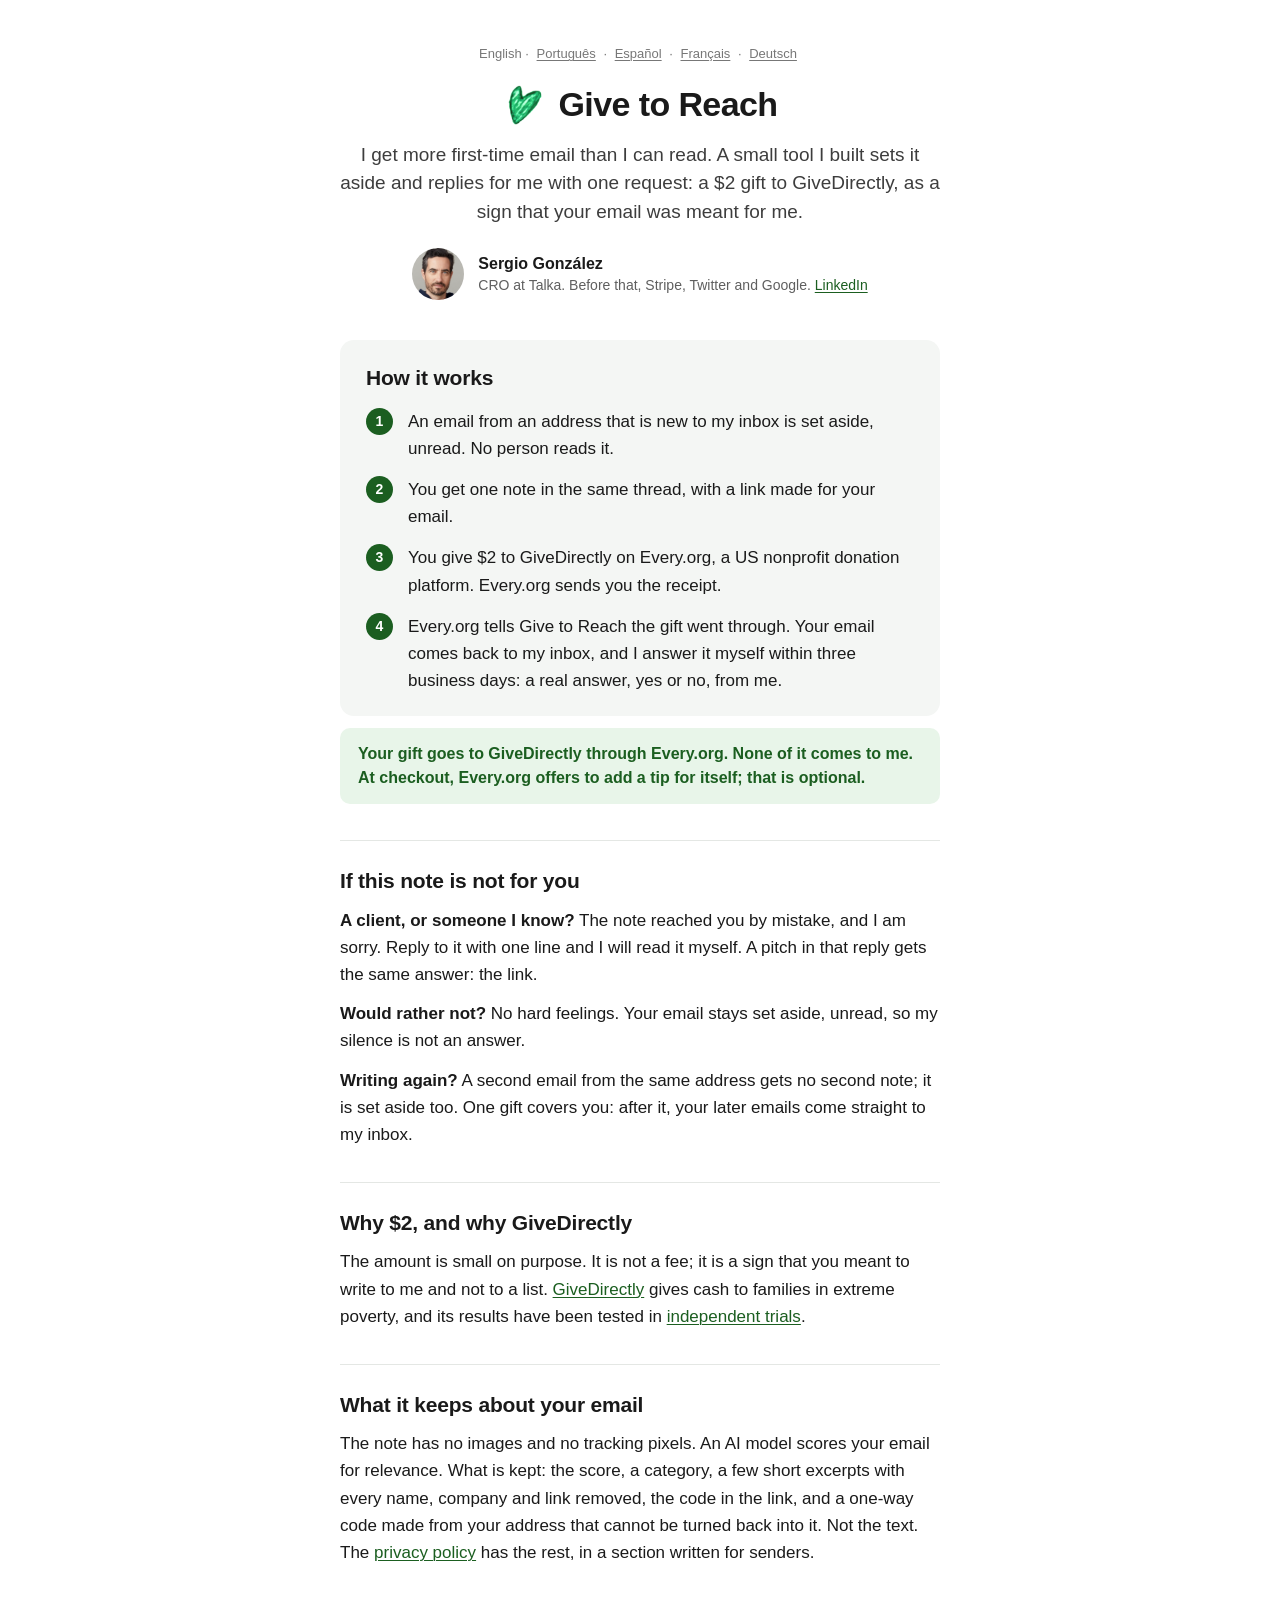
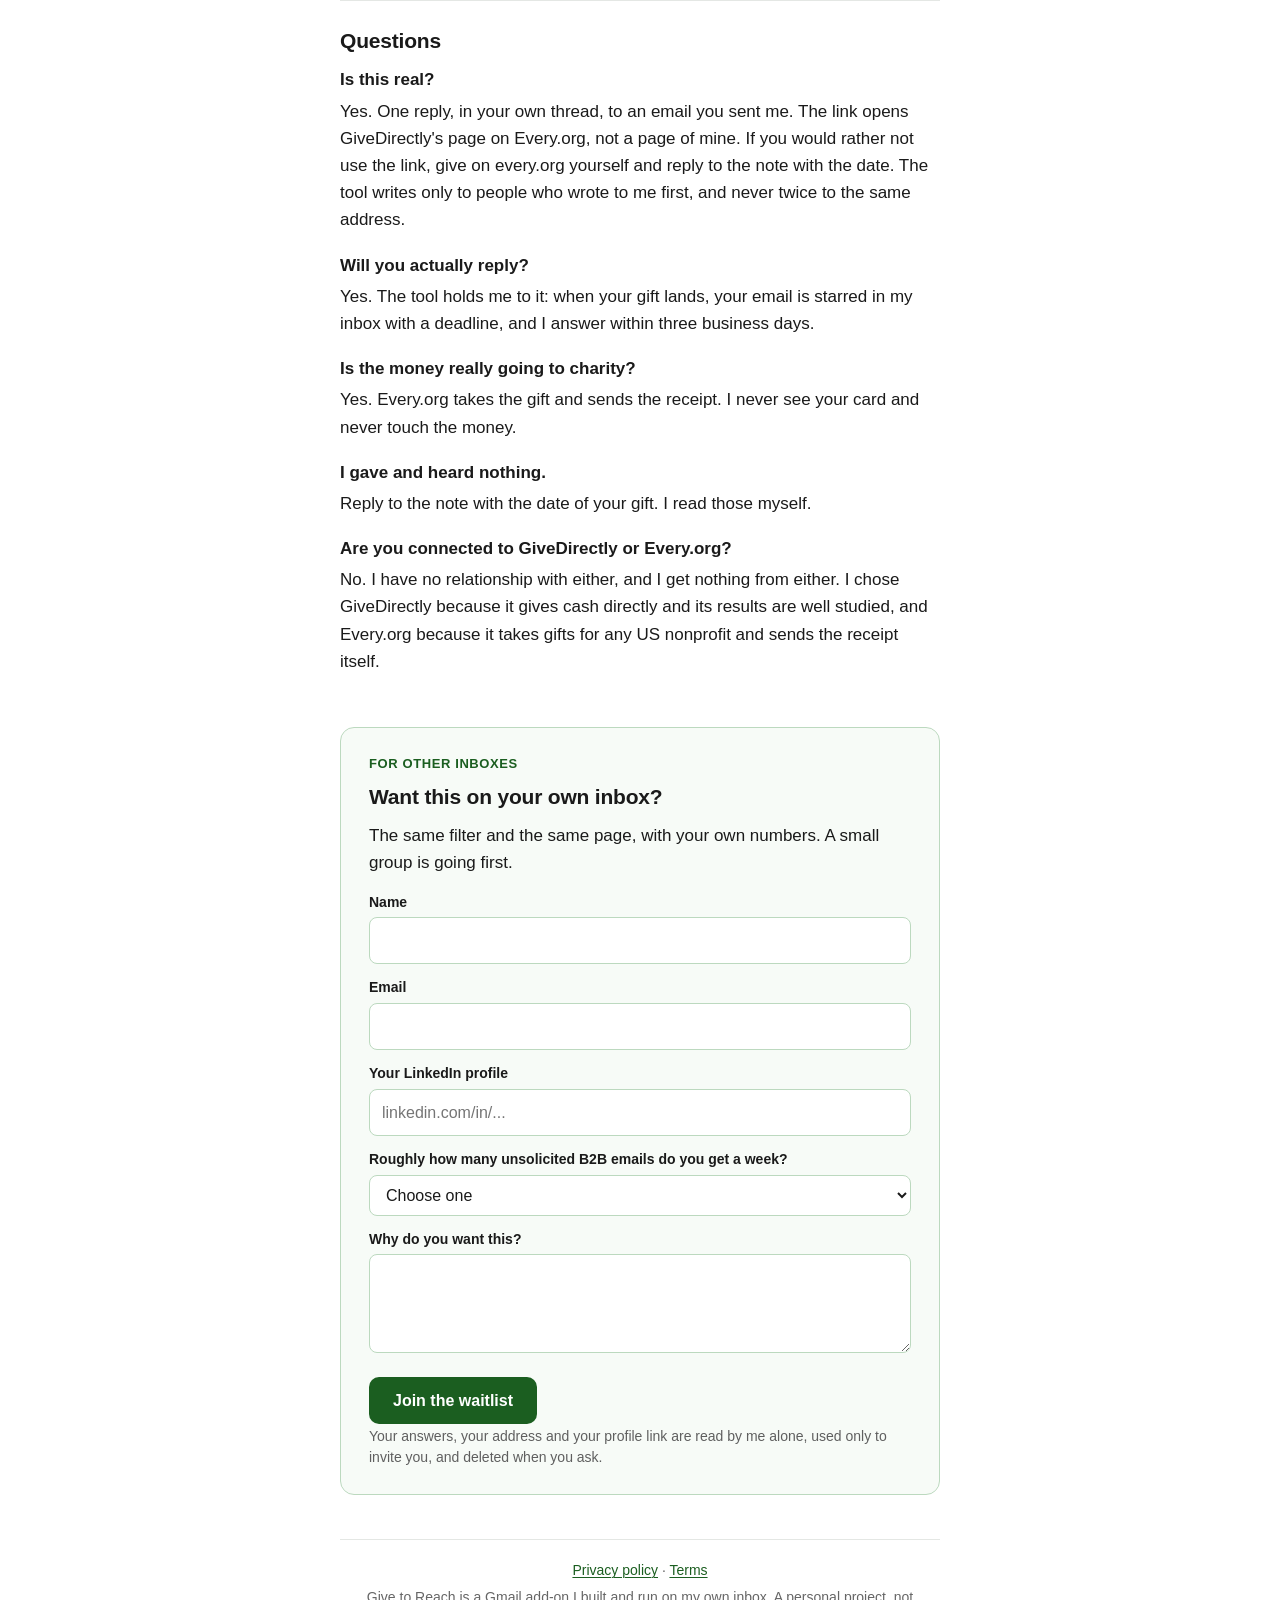
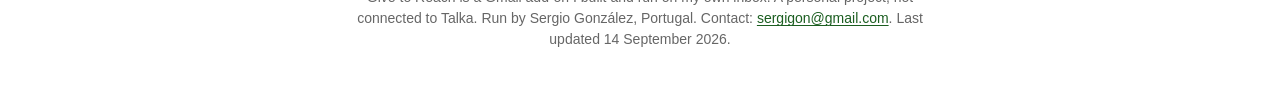
==== index.html @ 12454359 "Homepage: the waitlist asks for the LinkedIn profile link, required (decision 90); the promise under" ====
<!DOCTYPE html>
<html lang="en">
<head>
<meta charset="UTF-8">
<meta name="viewport" content="width=device-width, initial-scale=1.0">
<title>Give to Reach</title>
<meta name="description" content="A $2 gift to GiveDirectly, as a sign that your email was meant for me. How Give to Reach works, and what it keeps about your email.">
<link rel="icon" href="logo/give-to-reach-logo-32.png">
<style>
  * { margin: 0; padding: 0; box-sizing: border-box; }
  html { -webkit-text-size-adjust: 100%; }
  body { font-family: -apple-system, BlinkMacSystemFont, 'Segoe UI', Helvetica, Arial, sans-serif; font-size: 17px; line-height: 1.6; color: #1a1a1a; background: #fff; padding: 44px 20px 56px; }
  img { display: block; max-width: 100%; }
  a { color: #1b5e20; text-decoration: underline; text-decoration-thickness: 1px; text-underline-offset: 2px; }
  a:hover { color: #164a1a; }
  a:focus-visible { outline: 3px solid #2e7d32; outline-offset: 3px; }
  strong { font-weight: 600; }
  .container { max-width: 600px; margin: 0 auto; }
  .lang { text-align: center; font-size: 13px; color: #777; margin-bottom: 18px; }
  .lang a { color: #777; margin: 0 4px; }
  .brand { display: flex; align-items: center; justify-content: center; gap: 12px; margin-bottom: 14px; }
  .brand img { width: 44px; height: 44px; }
  h1 { font-size: 34px; font-weight: 700; letter-spacing: -0.6px; line-height: 1.1; }
  .intro { font-size: 19px; line-height: 1.5; color: #3d3d3d; text-align: center; margin: 0 0 22px; }
  .profile { display: flex; align-items: center; justify-content: center; gap: 14px; margin: 0 0 40px; }
  .profile img { width: 52px; height: 52px; border-radius: 50%; object-fit: cover; flex: none; }
  .profile h3 { font-size: 16px; font-weight: 600; line-height: 1.3; }
  .profile p { font-size: 14px; line-height: 1.45; color: #5f5f5f; }
  .card { border-top: 1px solid #e4e7e4; padding-top: 26px; margin-bottom: 34px; }
  .card h2 { font-size: 21px; font-weight: 600; letter-spacing: -0.2px; line-height: 1.3; margin-bottom: 12px; }
  .card p, .card li { margin-bottom: 12px; }
  .card p:last-child, .card li:last-child { margin-bottom: 0; }
  .card ol { padding-left: 22px; }
  .card.how { border-top: 0; background: #f4f6f4; border-radius: 14px; padding: 24px 26px 22px; margin-bottom: 12px; }
  .how h2 { margin-bottom: 16px; }
  .how ol { list-style: none; padding-left: 0; counter-reset: step; }
  .how li { position: relative; padding-left: 42px; margin-bottom: 14px; counter-increment: step; }
  .how li::before { content: counter(step); position: absolute; left: 0; top: 0; width: 27px; height: 27px; border-radius: 50%; background: #1b5e20; color: #fff; font-size: 14px; font-weight: 700; line-height: 27px; text-align: center; }
  .banner { background: #e8f5e9; color: #1b5e20; border-radius: 10px; padding: 14px 18px; margin-bottom: 36px; font-size: 16px; font-weight: 600; line-height: 1.5; }
  .faq dt { font-weight: 600; margin-top: 18px; }
  .faq dt:first-of-type { margin-top: 0; }
  .faq dd { margin-top: 4px; }
  .card.waitlist { border: 1px solid #bcd9bf; border-radius: 14px; background: #f7fbf7; padding: 26px 28px; margin-top: 52px; margin-bottom: 0; }
  .card .eyebrow { font-size: 13px; font-weight: 600; text-transform: uppercase; letter-spacing: 0.6px; color: #1b5e20; margin-bottom: 8px; }
  .button { display: inline-block; background: #1b5e20; color: #fff; text-decoration: none; font-size: 16px; font-weight: 600; line-height: 1.2; padding: 14px 24px; border-radius: 10px; margin: 6px 0 2px; }
  .button:hover { background: #164a1a; color: #fff; }
  .small { font-size: 14px; line-height: 1.5; color: #5f5f5f; }
  form.wl { margin-top: 14px; }
  form.wl label { display: block; font-size: 14px; font-weight: 600; color: #1a1a1a; margin: 12px 0 4px; }
  form.wl input, form.wl select, form.wl textarea { width: 100%; font: inherit; font-size: 16px; color: #1a1a1a; background: #fff; border: 1px solid #bcd9bf; border-radius: 8px; padding: 10px 12px; }
  form.wl textarea { min-height: 84px; resize: vertical; }
  form.wl input:focus, form.wl select:focus, form.wl textarea:focus { outline: 2px solid #1b5e20; outline-offset: 1px; border-color: #1b5e20; }
  form.wl .hp { position: absolute; left: -10000px; top: auto; width: 1px; height: 1px; overflow: hidden; }
  form.wl button.button { border: 0; cursor: pointer; font-family: inherit; margin-top: 16px; }
  form.wl + .small { margin-top: 12px; }
  footer { margin-top: 44px; padding-top: 20px; border-top: 1px solid #e4e7e4; text-align: center; font-size: 14px; line-height: 1.5; color: #666; }
  footer p { margin-bottom: 6px; }
  @media (max-width: 480px) {
    body { font-size: 16px; padding: 28px 18px 48px; }
    h1 { font-size: 28px; }
    .brand img { width: 38px; height: 38px; }
    .intro { font-size: 17px; text-align: left; margin-bottom: 20px; }
    .profile { justify-content: flex-start; margin-bottom: 32px; }
    .card { padding-top: 22px; margin-bottom: 28px; }
    .card h2 { font-size: 19px; }
    .card.how { padding: 20px 18px 18px; border-radius: 12px; }
    .how li { padding-left: 38px; }
    .how li::before { width: 26px; height: 26px; line-height: 26px; font-size: 13px; }
    .banner { padding: 12px 16px; font-size: 15px; margin-bottom: 30px; }
    .card.waitlist { padding: 22px 18px; margin-top: 40px; }
    .button { display: block; text-align: center; }
    form.wl button.button { width: 100%; }
  }
</style>
</head>
<body>
<div class="container">
  <p class="lang"><span>English</span> · <a href="pt/">Português</a> · <a href="es/">Español</a> · <a href="fr/">Français</a> · <a href="de/">Deutsch</a></p>
  <div class="brand"><img src="logo/give-to-reach-logo-128.png" alt=""><h1>Give to Reach</h1></div>
  <p class="intro">I get more first-time email than I can read. A small tool I built sets it aside and replies for me with one request: a $2 gift to GiveDirectly, as a sign that your email was meant for me.</p>
  <div class="profile">
    <img src="sergio-320.jpg" alt="Sergio González">
    <div>
      <h3>Sergio González</h3>
      <p>CRO at Talka. Before that, Stripe, Twitter and Google. <a href="https://www.linkedin.com/in/sgonzalezalonso/" target="_blank" rel="noopener">LinkedIn</a></p>
    </div>
  </div>

  <div class="card how">
    <h2>How it works</h2>
    <ol>
      <li>An email from an address that is new to my inbox is set aside, unread. No person reads it.</li>
      <li>You get one note in the same thread, with a link made for your email.</li>
      <li>You give $2 to GiveDirectly on Every.org, a US nonprofit donation platform. Every.org sends you the receipt.</li>
      <li>Every.org tells Give to Reach the gift went through. Your email comes back to my inbox, and I answer it myself within three business days: a real answer, yes or no, from me.</li>
    </ol>
  </div>
  <div class="banner">Your gift goes to GiveDirectly through Every.org. None of it comes to me. At checkout, Every.org offers to add a tip for itself; that is optional.</div>

  <div class="card">
    <h2>If this note is not for you</h2>
    <p><strong>A client, or someone I know?</strong> The note reached you by mistake, and I am sorry. Reply to it with one line and I will read it myself. A pitch in that reply gets the same answer: the link.</p>
    <p><strong>Would rather not?</strong> No hard feelings. Your email stays set aside, unread, so my silence is not an answer.</p>
    <p><strong>Writing again?</strong> A second email from the same address gets no second note; it is set aside too. One gift covers you: after it, your later emails come straight to my inbox.</p>
  </div>

  <div class="card">
    <h2>Why $2, and why GiveDirectly</h2>
    <p>The amount is small on purpose. It is not a fee; it is a sign that you meant to write to me and not to a list. <a href="https://www.givedirectly.org/" target="_blank" rel="noopener">GiveDirectly</a> gives cash to families in extreme poverty, and its results have been tested in <a href="https://www.givedirectly.org/research-at-give-directly/" target="_blank" rel="noopener">independent trials</a>.</p>
  </div>

  <div class="card">
    <h2>What it keeps about your email</h2>
    <p>The note has no images and no tracking pixels. An AI model scores your email for relevance. What is kept: the score, a category, a few short excerpts with every name, company and link removed, the code in the link, and a one-way code made from your address that cannot be turned back into it. Not the text. The <a href="privacy/">privacy policy</a> has the rest, in a section written for senders.</p>
  </div>

  <div class="card faq">
    <h2>Questions</h2>
    <dl>
      <dt>Is this real?</dt>
      <dd>Yes. One reply, in your own thread, to an email you sent me. The link opens GiveDirectly's page on Every.org, not a page of mine. If you would rather not use the link, give on every.org yourself and reply to the note with the date. The tool writes only to people who wrote to me first, and never twice to the same address.</dd>
      <dt>Will you actually reply?</dt>
      <dd>Yes. The tool holds me to it: when your gift lands, your email is starred in my inbox with a deadline, and I answer within three business days.</dd>
      <dt>Is the money really going to charity?</dt>
      <dd>Yes. Every.org takes the gift and sends the receipt. I never see your card and never touch the money.</dd>
      <dt>I gave and heard nothing.</dt>
      <dd>Reply to the note with the date of your gift. I read those myself.</dd>
      <dt>Are you connected to GiveDirectly or Every.org?</dt>
      <dd>No. I have no relationship with either, and I get nothing from either. I chose GiveDirectly because it gives cash directly and its results are well studied, and Every.org because it takes gifts for any US nonprofit and sends the receipt itself.</dd>
    </dl>
  </div>

  <div class="card waitlist">
    <p class="eyebrow">For other inboxes</p>
    <h2>Want this on your own inbox?</h2>
    <p>The same filter and the same page, with your own numbers. A small group is going first.</p>
    <form class="wl" method="post" action="https://give-to-reach-relay.REPLACE-AFTER-DEPLOY.workers.dev/waitlist">
      <input type="hidden" name="lang" value="en">
      <input type="hidden" name="t" value="">
      <p class="hp" aria-hidden="true"><label>Website <input type="text" name="website" tabindex="-1" autocomplete="off"></label></p>
      <label for="wl-name">Name</label>
      <input id="wl-name" type="text" name="name" maxlength="120" autocomplete="name">
      <label for="wl-email">Email</label>
      <input id="wl-email" type="email" name="email" maxlength="200" required autocomplete="email">
      <label for="wl-linkedin">Your LinkedIn profile</label>
      <input id="wl-linkedin" type="text" name="linkedin" maxlength="200" required inputmode="url" autocomplete="off" placeholder="linkedin.com/in/..." pattern="\s*(https?://)?([a-z]{1,3}\.)?linkedin\.com/in/[^\s\/?#]+/?([?#].*)?\s*" title="linkedin.com/in/your-name">
      <label for="wl-volume">Roughly how many unsolicited B2B emails do you get a week?</label>
      <select id="wl-volume" name="volume" required>
        <option value="" selected disabled>Choose one</option>
        <option value="lt5">fewer than 5</option>
        <option value="5to20">5 to 20</option>
        <option value="20to50">20 to 50</option>
        <option value="gt50">more than 50</option>
      </select>
      <label for="wl-why">Why do you want this?</label>
      <textarea id="wl-why" name="why" maxlength="1000" rows="3" required></textarea>
      <button class="button" type="submit">Join the waitlist</button>
    </form>
    <script>document.querySelector('form.wl input[name="t"]').value = Date.now();</script>
    <p class="small">Your answers, your address and your profile link are read by me alone, used only to invite you, and deleted when you ask.</p>
  </div>

  <footer>
    <p><a href="privacy/">Privacy policy</a> &middot; <a href="terms/">Terms</a></p>
    <p>Give to Reach is a Gmail add-on I built and run on my own inbox. A personal project, not connected to Talka. Run by Sergio González, Portugal. Contact: <a href="mailto:sergigon@gmail.com">sergigon@gmail.com</a>. Last updated 14 September 2026.</p>
  </footer>
</div>
</body>
</html>
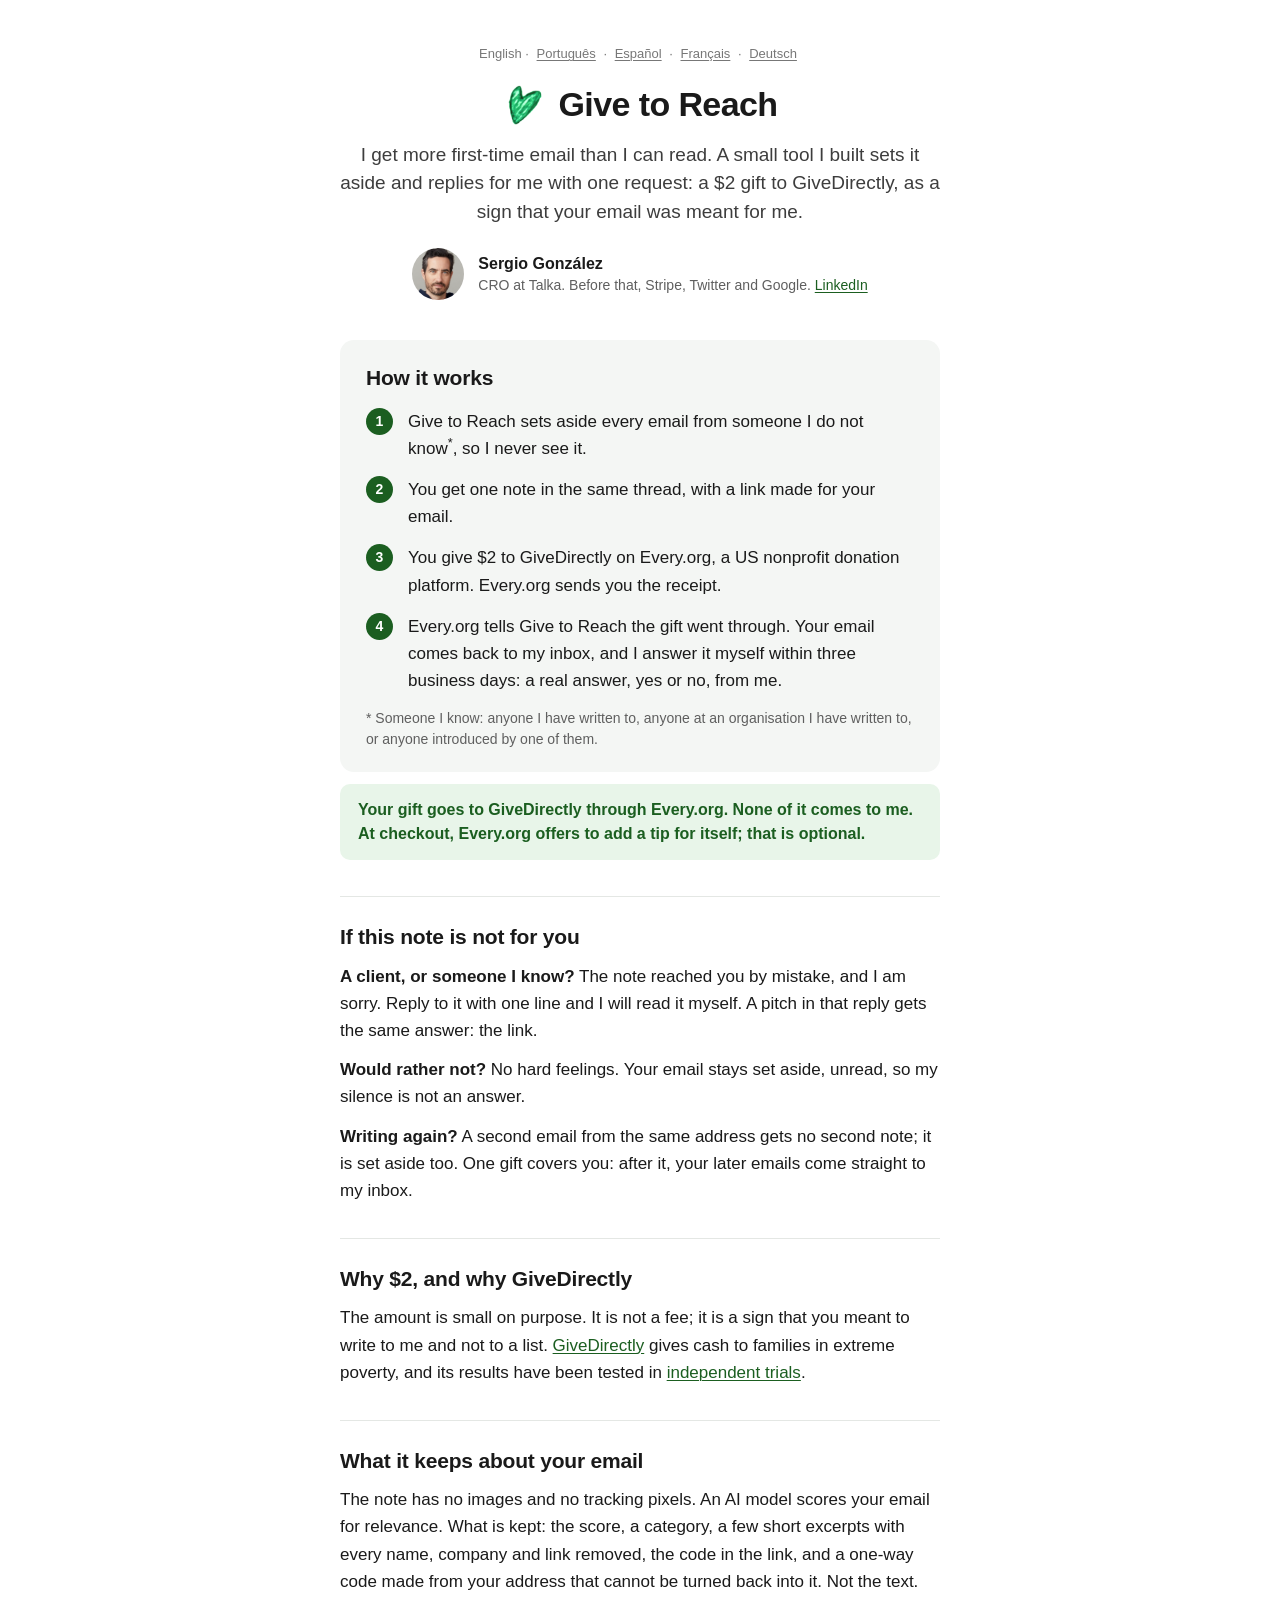
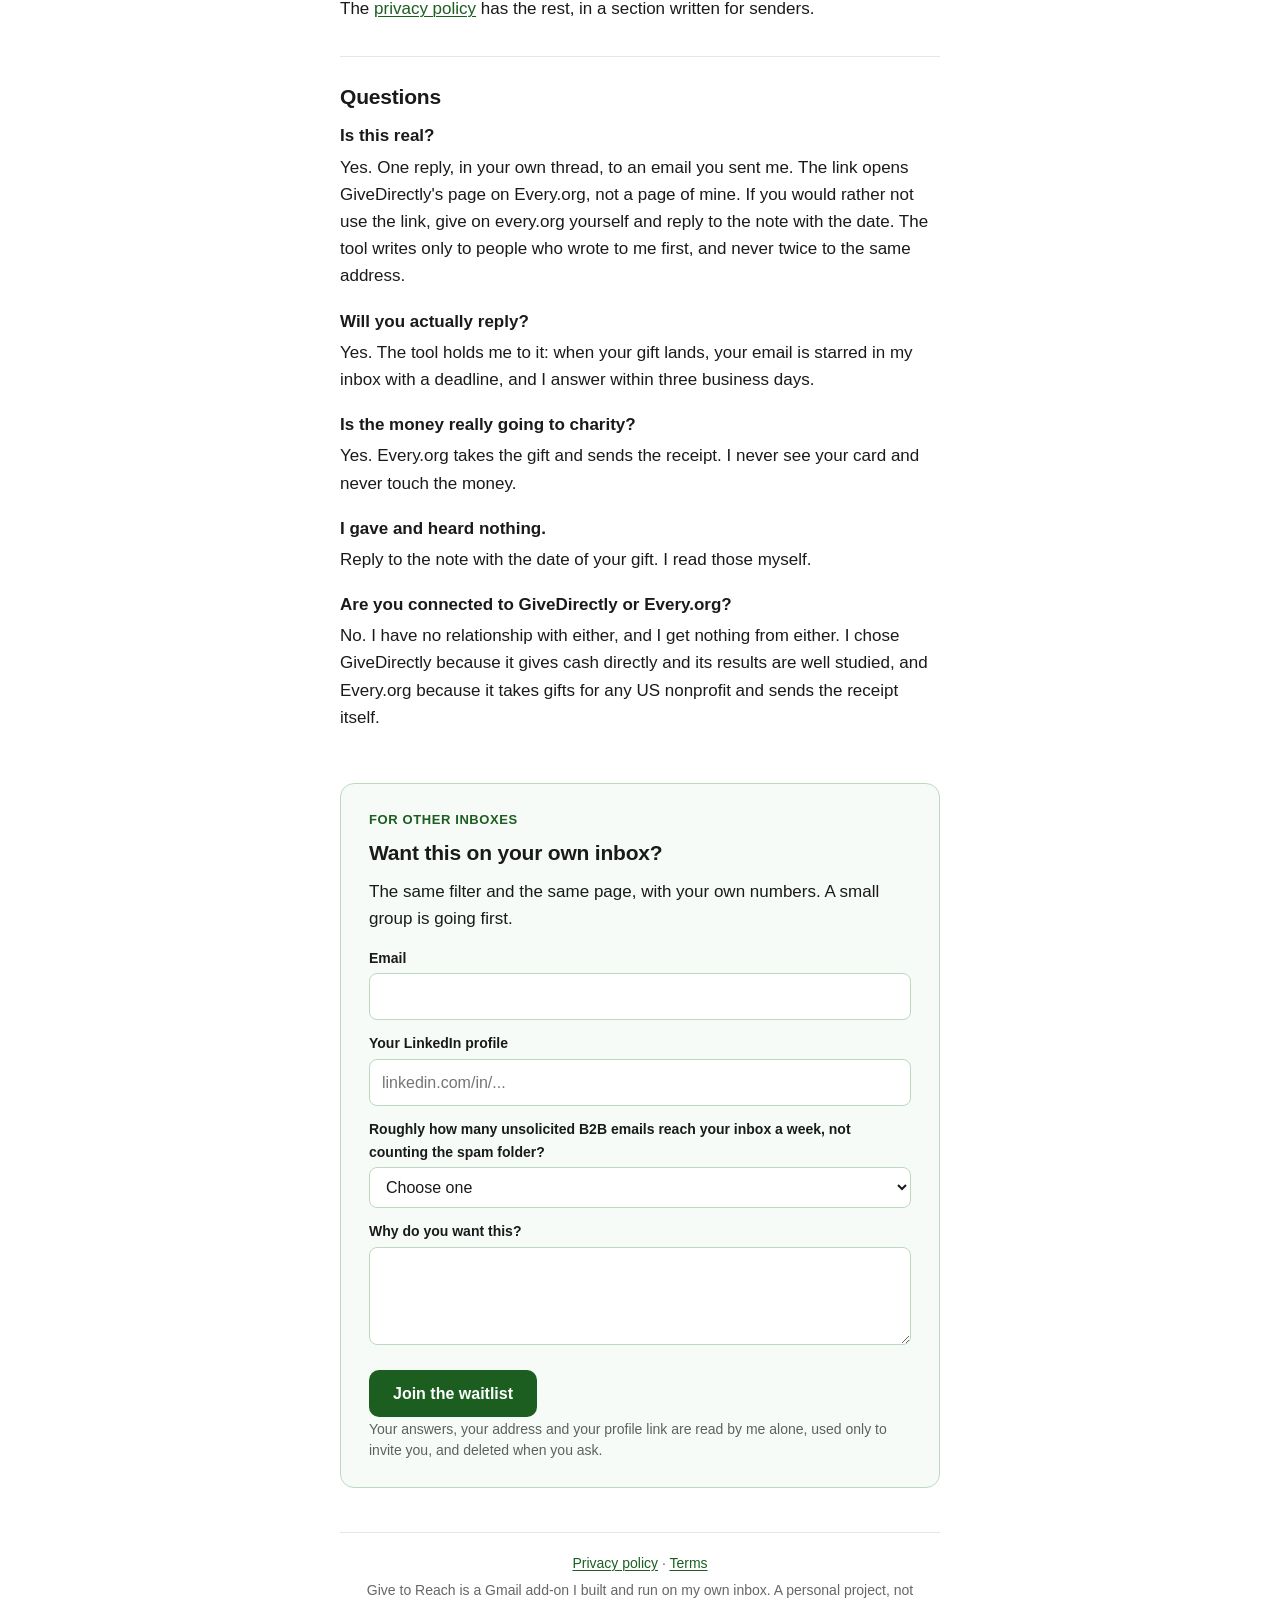
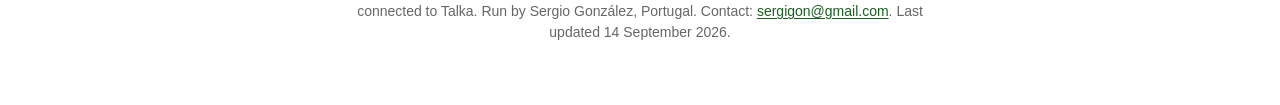
==== commit 7d803cc6: "Homepage: step one is what Give to Reach does with mail from people I do not know, with a footnote d" ====
--- a/index.html
+++ b/index.html
@@ -37,6 +37,8 @@
   .how li { position: relative; padding-left: 42px; margin-bottom: 14px; counter-increment: step; }
   .how li::before { content: counter(step); position: absolute; left: 0; top: 0; width: 27px; height: 27px; border-radius: 50%; background: #1b5e20; color: #fff; font-size: 14px; font-weight: 700; line-height: 27px; text-align: center; }
   .banner { background: #e8f5e9; color: #1b5e20; border-radius: 10px; padding: 14px 18px; margin-bottom: 36px; font-size: 16px; font-weight: 600; line-height: 1.5; }
+  .how .known { margin-top: 14px; }
+  sup { font-size: 0.75em; line-height: 0; }
   .faq dt { font-weight: 600; margin-top: 18px; }
   .faq dt:first-of-type { margin-top: 0; }
   .faq dd { margin-top: 4px; }
@@ -89,11 +91,12 @@
   <div class="card how">
     <h2>How it works</h2>
     <ol>
-      <li>An email from an address that is new to my inbox is set aside, unread. No person reads it.</li>
+      <li>Give to Reach sets aside every email from someone I do not know<sup>*</sup>, so I never see it.</li>
       <li>You get one note in the same thread, with a link made for your email.</li>
       <li>You give $2 to GiveDirectly on Every.org, a US nonprofit donation platform. Every.org sends you the receipt.</li>
       <li>Every.org tells Give to Reach the gift went through. Your email comes back to my inbox, and I answer it myself within three business days: a real answer, yes or no, from me.</li>
     </ol>
+    <p class="small known">* Someone I know: anyone I have written to, anyone at an organisation I have written to, or anyone introduced by one of them.</p>
   </div>
   <div class="banner">Your gift goes to GiveDirectly through Every.org. None of it comes to me. At checkout, Every.org offers to add a tip for itself; that is optional.</div>
 
@@ -138,13 +141,11 @@
       <input type="hidden" name="lang" value="en">
       <input type="hidden" name="t" value="">
       <p class="hp" aria-hidden="true"><label>Website <input type="text" name="website" tabindex="-1" autocomplete="off"></label></p>
-      <label for="wl-name">Name</label>
-      <input id="wl-name" type="text" name="name" maxlength="120" autocomplete="name">
       <label for="wl-email">Email</label>
       <input id="wl-email" type="email" name="email" maxlength="200" required autocomplete="email">
       <label for="wl-linkedin">Your LinkedIn profile</label>
       <input id="wl-linkedin" type="text" name="linkedin" maxlength="200" required inputmode="url" autocomplete="off" placeholder="linkedin.com/in/..." pattern="\s*(https?://)?([a-z]{1,3}\.)?linkedin\.com/in/[^\s\/?#]+/?([?#].*)?\s*" title="linkedin.com/in/your-name">
-      <label for="wl-volume">Roughly how many unsolicited B2B emails do you get a week?</label>
+      <label for="wl-volume">Roughly how many unsolicited B2B emails reach your inbox a week, not counting the spam folder?</label>
       <select id="wl-volume" name="volume" required>
         <option value="" selected disabled>Choose one</option>
         <option value="lt5">fewer than 5</option>
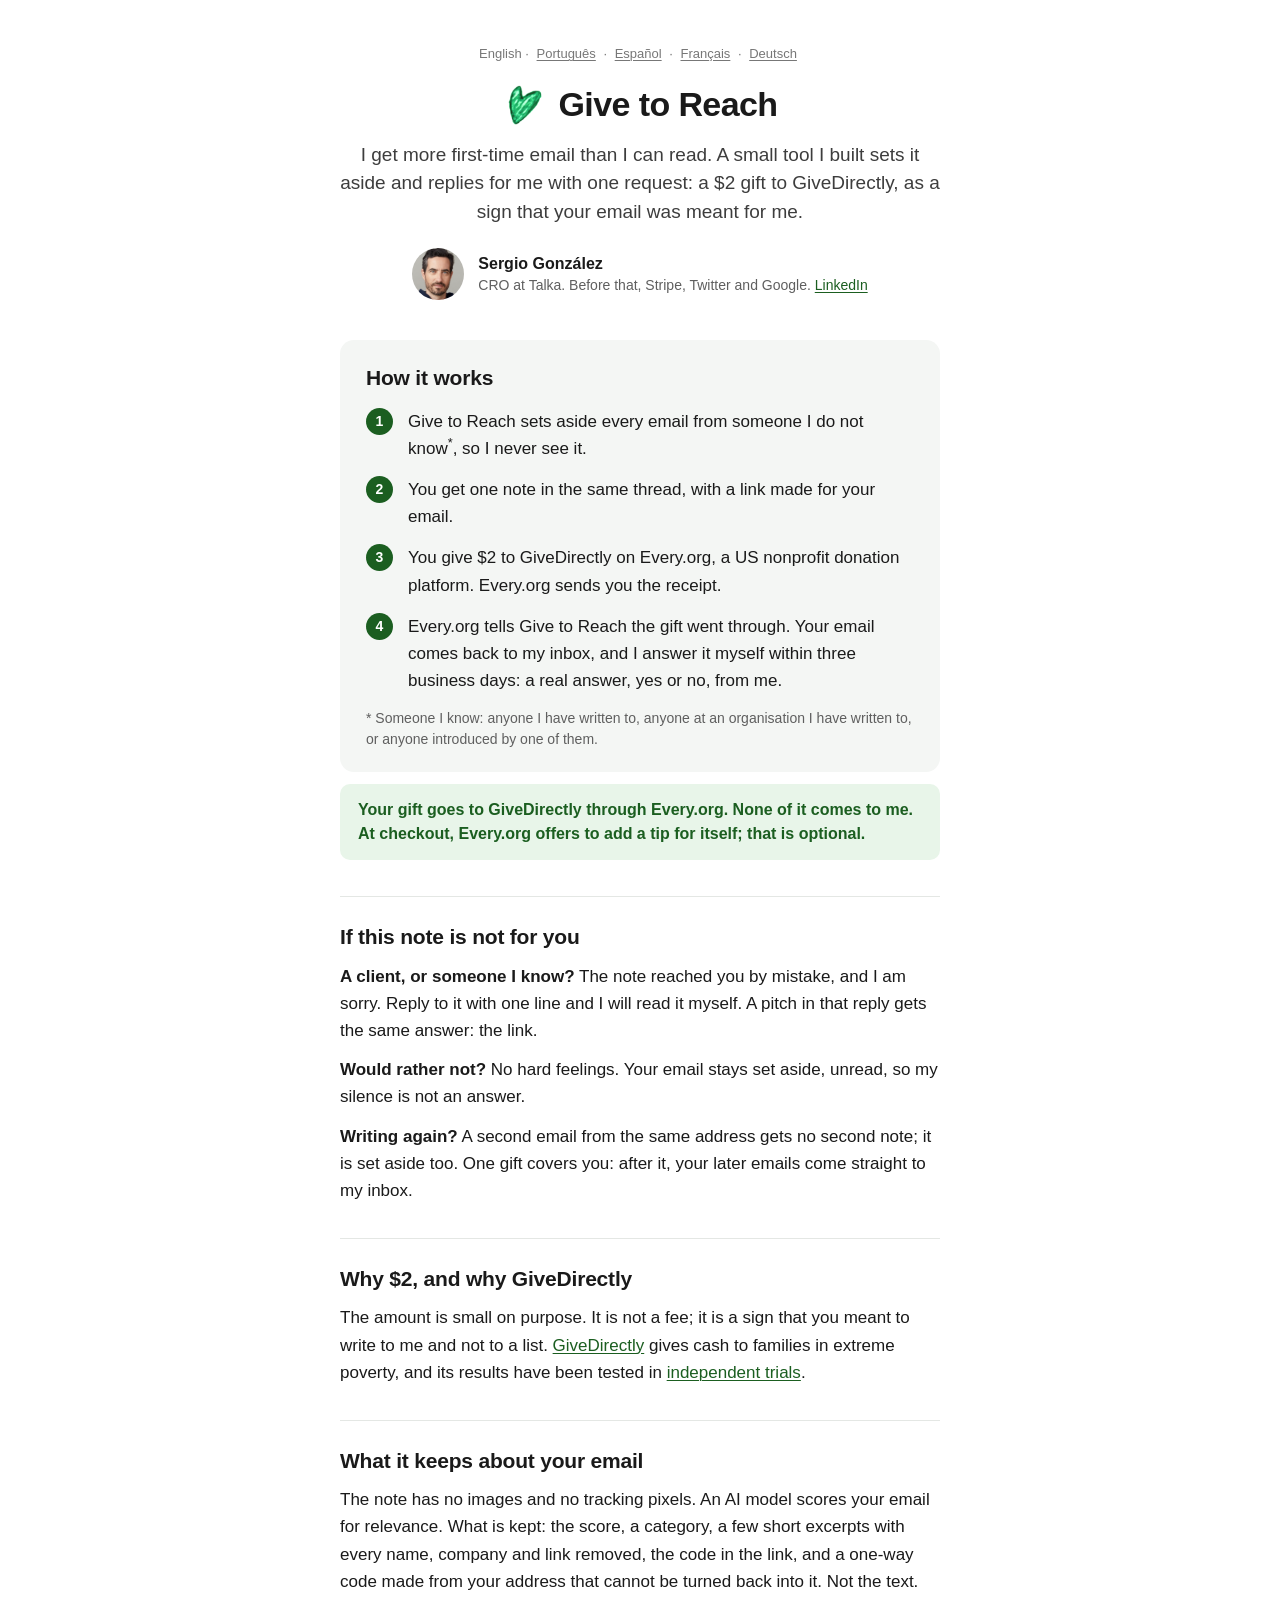
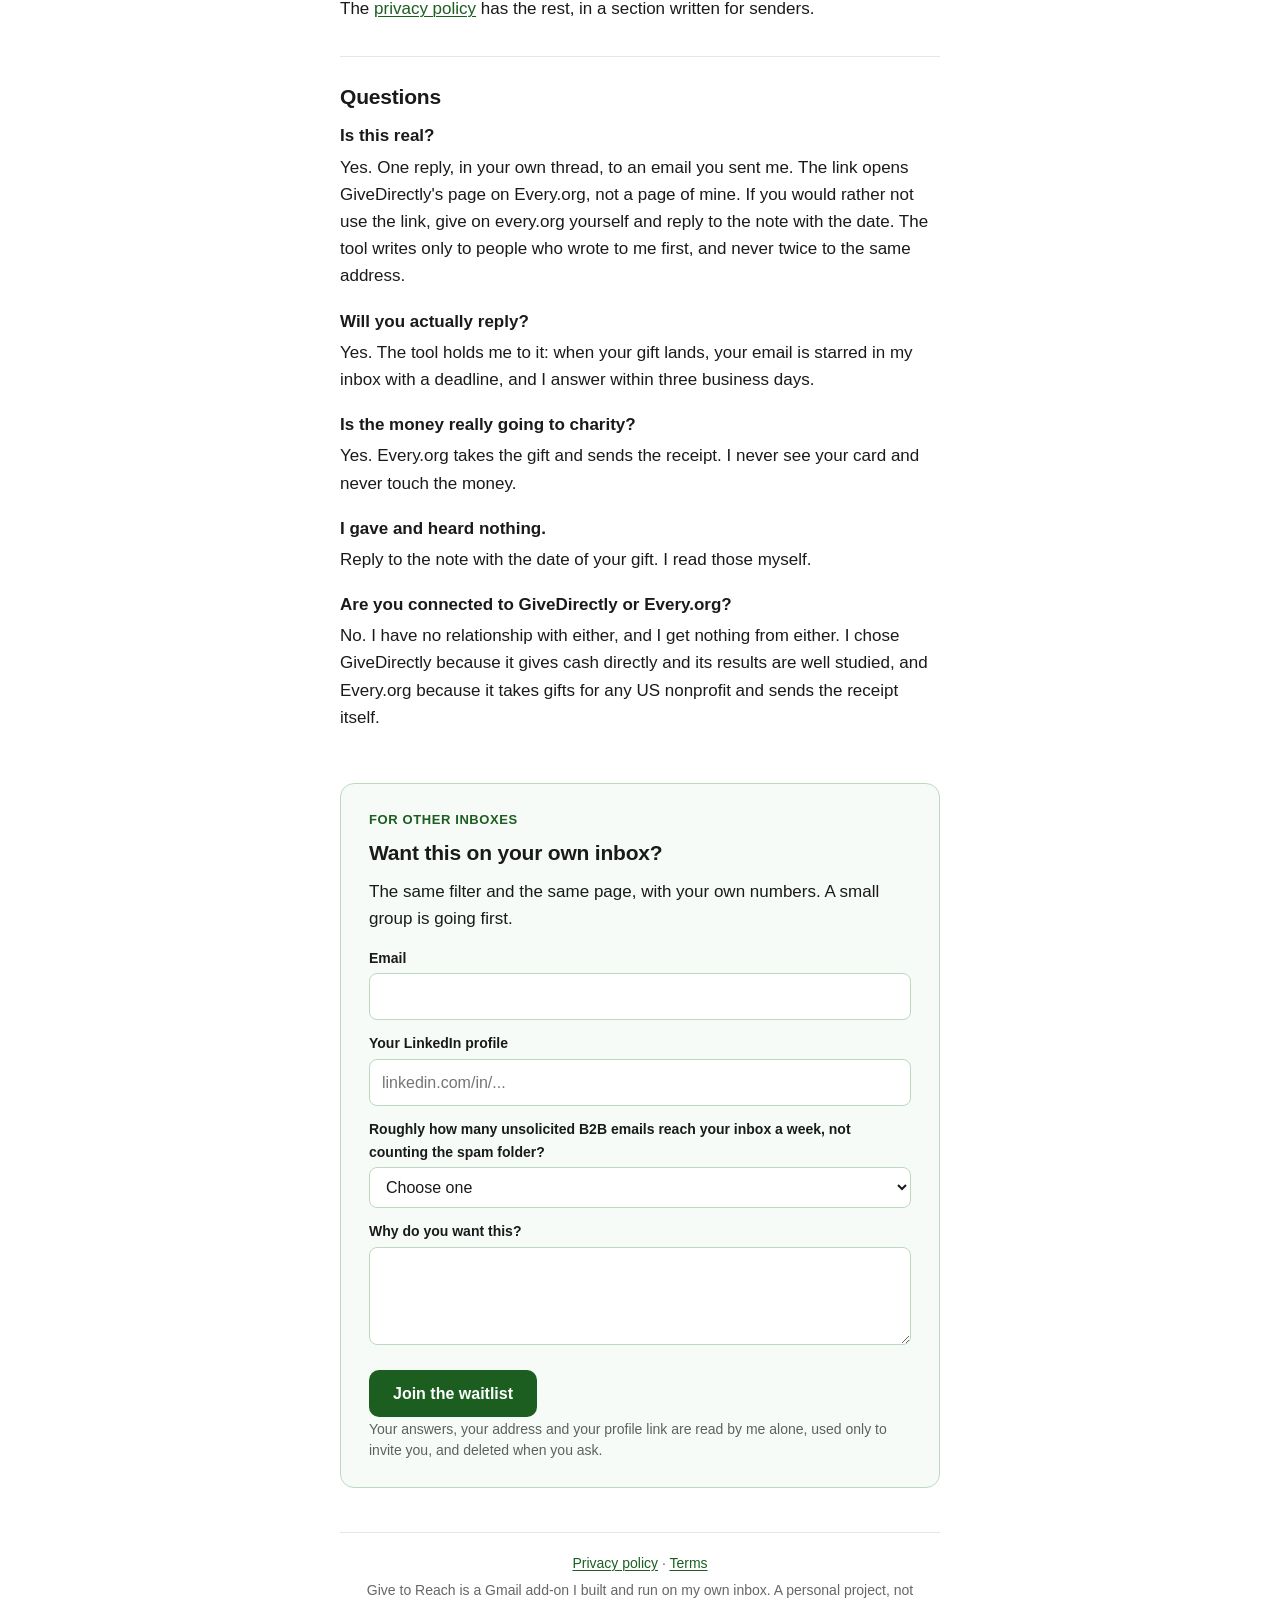
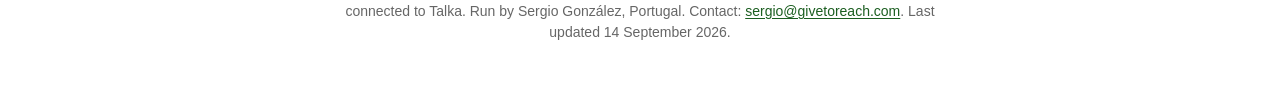
==== commit aa76a960: "The published contact address is sergio@givetoreach.com Eleven files: the homepage and its four tran" ====
--- a/index.html
+++ b/index.html
@@ -137,7 +137,7 @@
     <p class="eyebrow">For other inboxes</p>
     <h2>Want this on your own inbox?</h2>
     <p>The same filter and the same page, with your own numbers. A small group is going first.</p>
-    <form class="wl" method="post" action="https://give-to-reach-relay.REPLACE-AFTER-DEPLOY.workers.dev/waitlist">
+    <form class="wl" method="post" action="https://give-to-reach-relay.sergigon.workers.dev/waitlist">
       <input type="hidden" name="lang" value="en">
       <input type="hidden" name="t" value="">
       <p class="hp" aria-hidden="true"><label>Website <input type="text" name="website" tabindex="-1" autocomplete="off"></label></p>
@@ -163,7 +163,7 @@
 
   <footer>
     <p><a href="privacy/">Privacy policy</a> &middot; <a href="terms/">Terms</a></p>
-    <p>Give to Reach is a Gmail add-on I built and run on my own inbox. A personal project, not connected to Talka. Run by Sergio González, Portugal. Contact: <a href="mailto:sergigon@gmail.com">sergigon@gmail.com</a>. Last updated 14 September 2026.</p>
+    <p>Give to Reach is a Gmail add-on I built and run on my own inbox. A personal project, not connected to Talka. Run by Sergio González, Portugal. Contact: <a href="mailto:sergio@givetoreach.com">sergio@givetoreach.com</a>. Last updated 14 September 2026.</p>
   </footer>
 </div>
 </body>
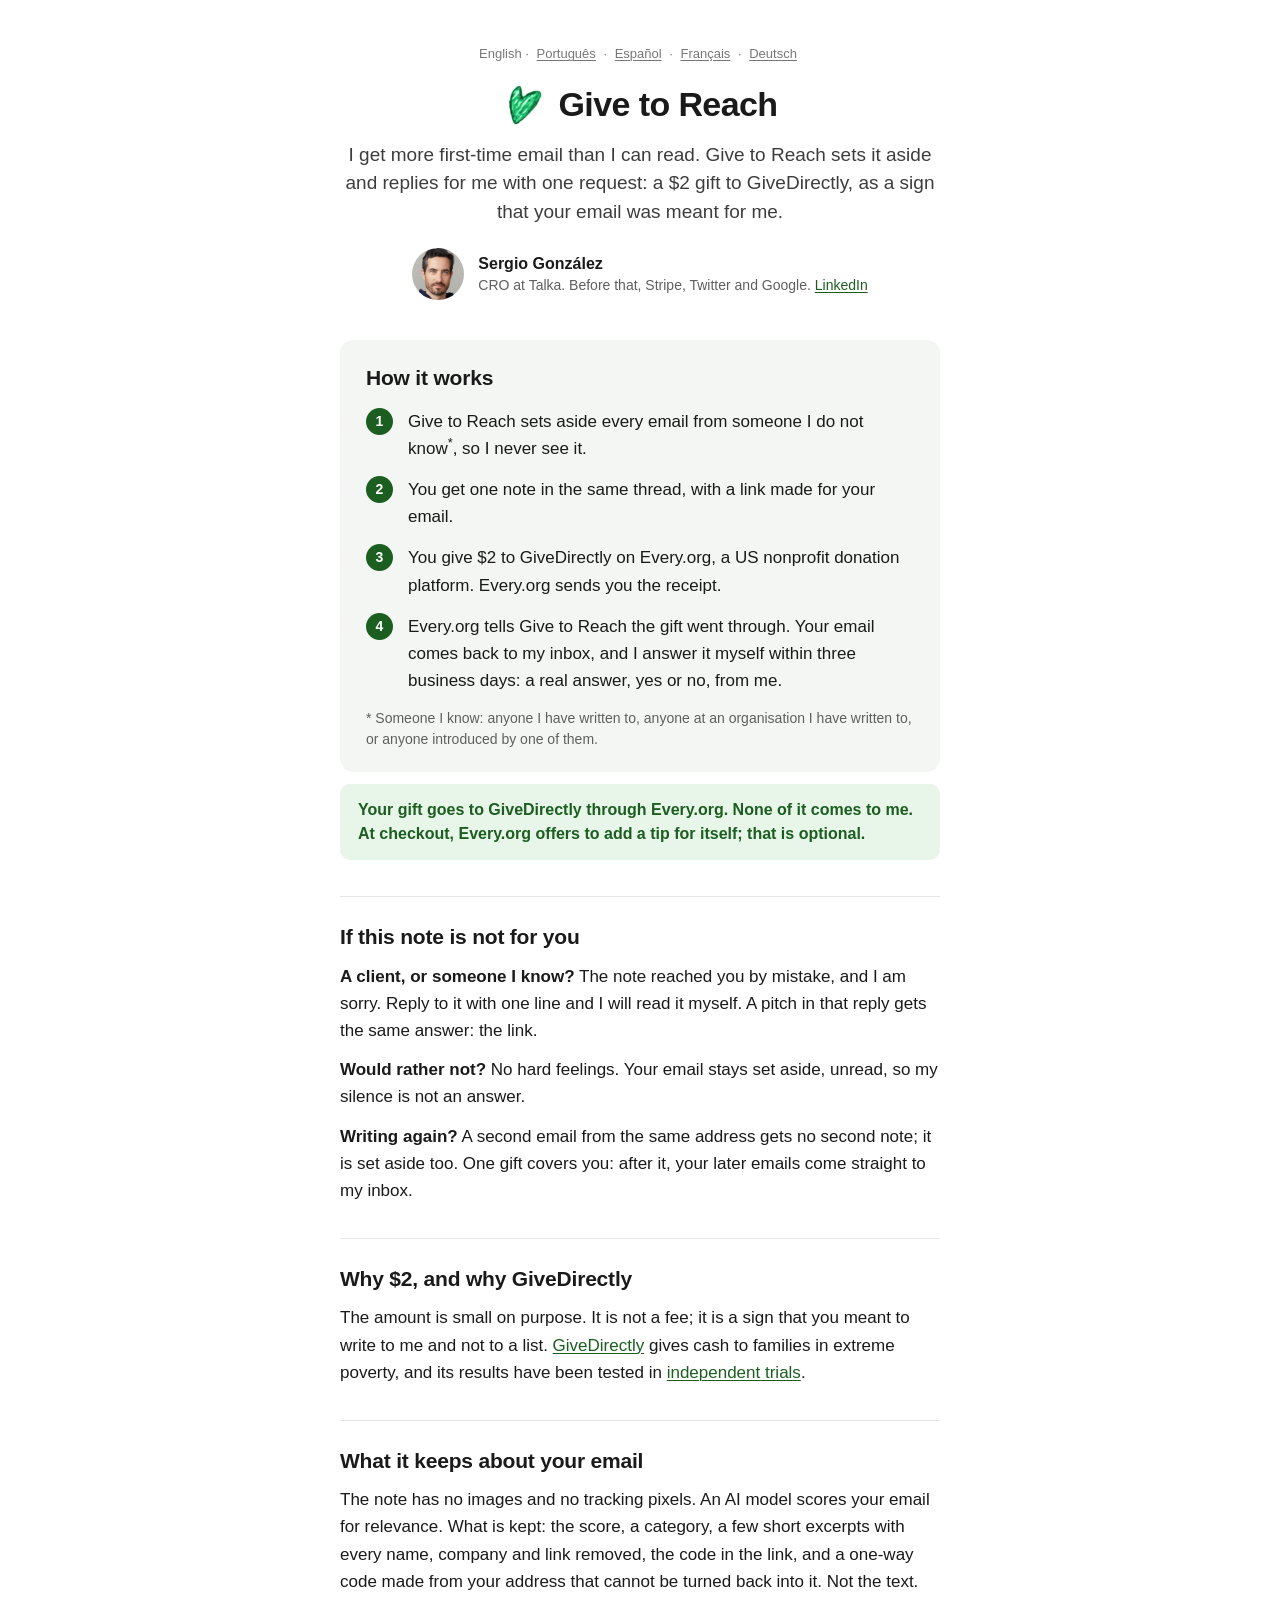
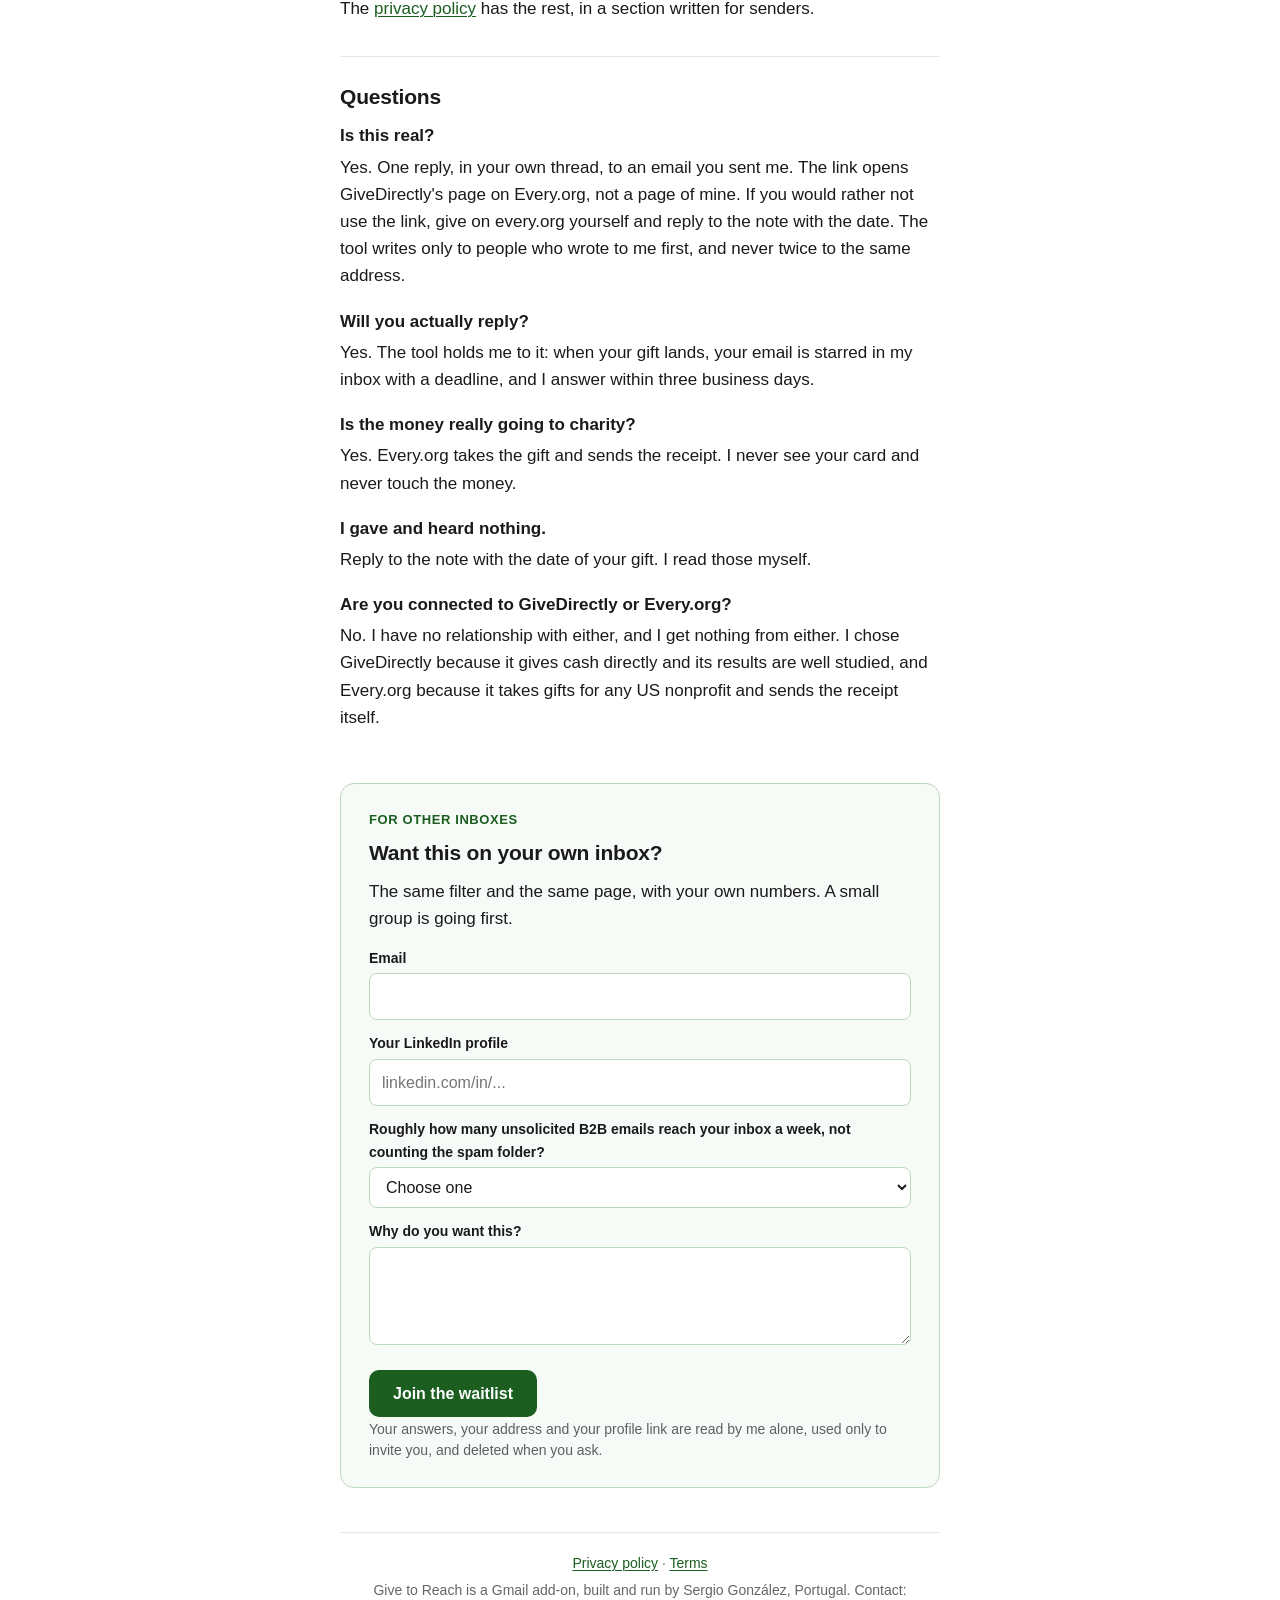
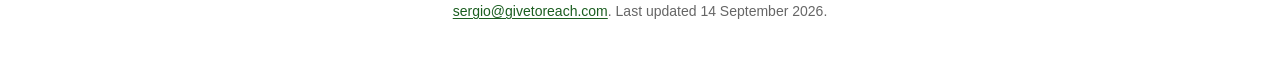
==== commit 28bb284d: "The site stops calling itself a small experiment, and drops Talka Sergio, 2026-09-17. "A small tool " ====
--- a/index.html
+++ b/index.html
@@ -79,7 +79,7 @@
 <div class="container">
   <p class="lang"><span>English</span> · <a href="pt/">Português</a> · <a href="es/">Español</a> · <a href="fr/">Français</a> · <a href="de/">Deutsch</a></p>
   <div class="brand"><img src="logo/give-to-reach-logo-128.png" alt=""><h1>Give to Reach</h1></div>
-  <p class="intro">I get more first-time email than I can read. A small tool I built sets it aside and replies for me with one request: a $2 gift to GiveDirectly, as a sign that your email was meant for me.</p>
+  <p class="intro">I get more first-time email than I can read. Give to Reach sets it aside and replies for me with one request: a $2 gift to GiveDirectly, as a sign that your email was meant for me.</p>
   <div class="profile">
     <img src="sergio-320.jpg" alt="Sergio González">
     <div>
@@ -163,7 +163,7 @@
 
   <footer>
     <p><a href="privacy/">Privacy policy</a> &middot; <a href="terms/">Terms</a></p>
-    <p>Give to Reach is a Gmail add-on I built and run on my own inbox. A personal project, not connected to Talka. Run by Sergio González, Portugal. Contact: <a href="mailto:sergio@givetoreach.com">sergio@givetoreach.com</a>. Last updated 14 September 2026.</p>
+    <p>Give to Reach is a Gmail add-on, built and run by Sergio González, Portugal. Contact: <a href="mailto:sergio@givetoreach.com">sergio@givetoreach.com</a>. Last updated 14 September 2026.</p>
   </footer>
 </div>
 </body>
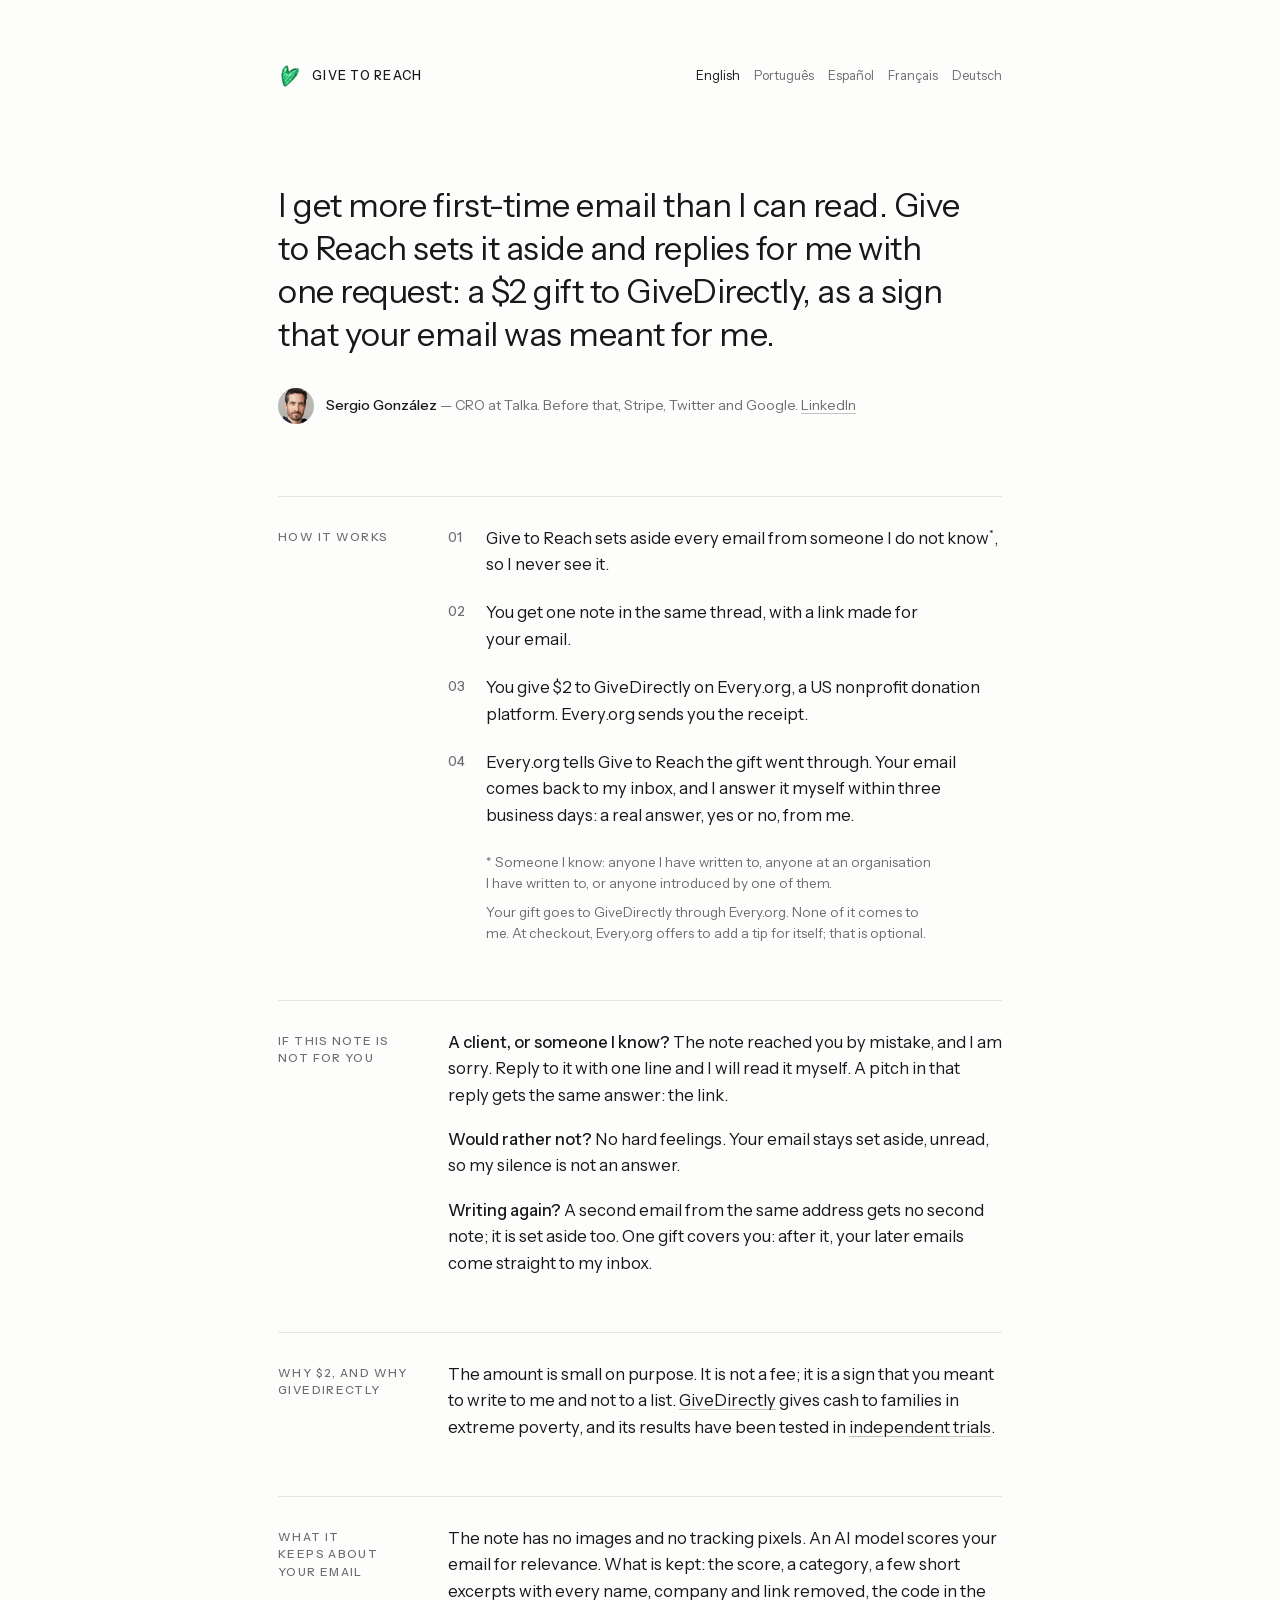
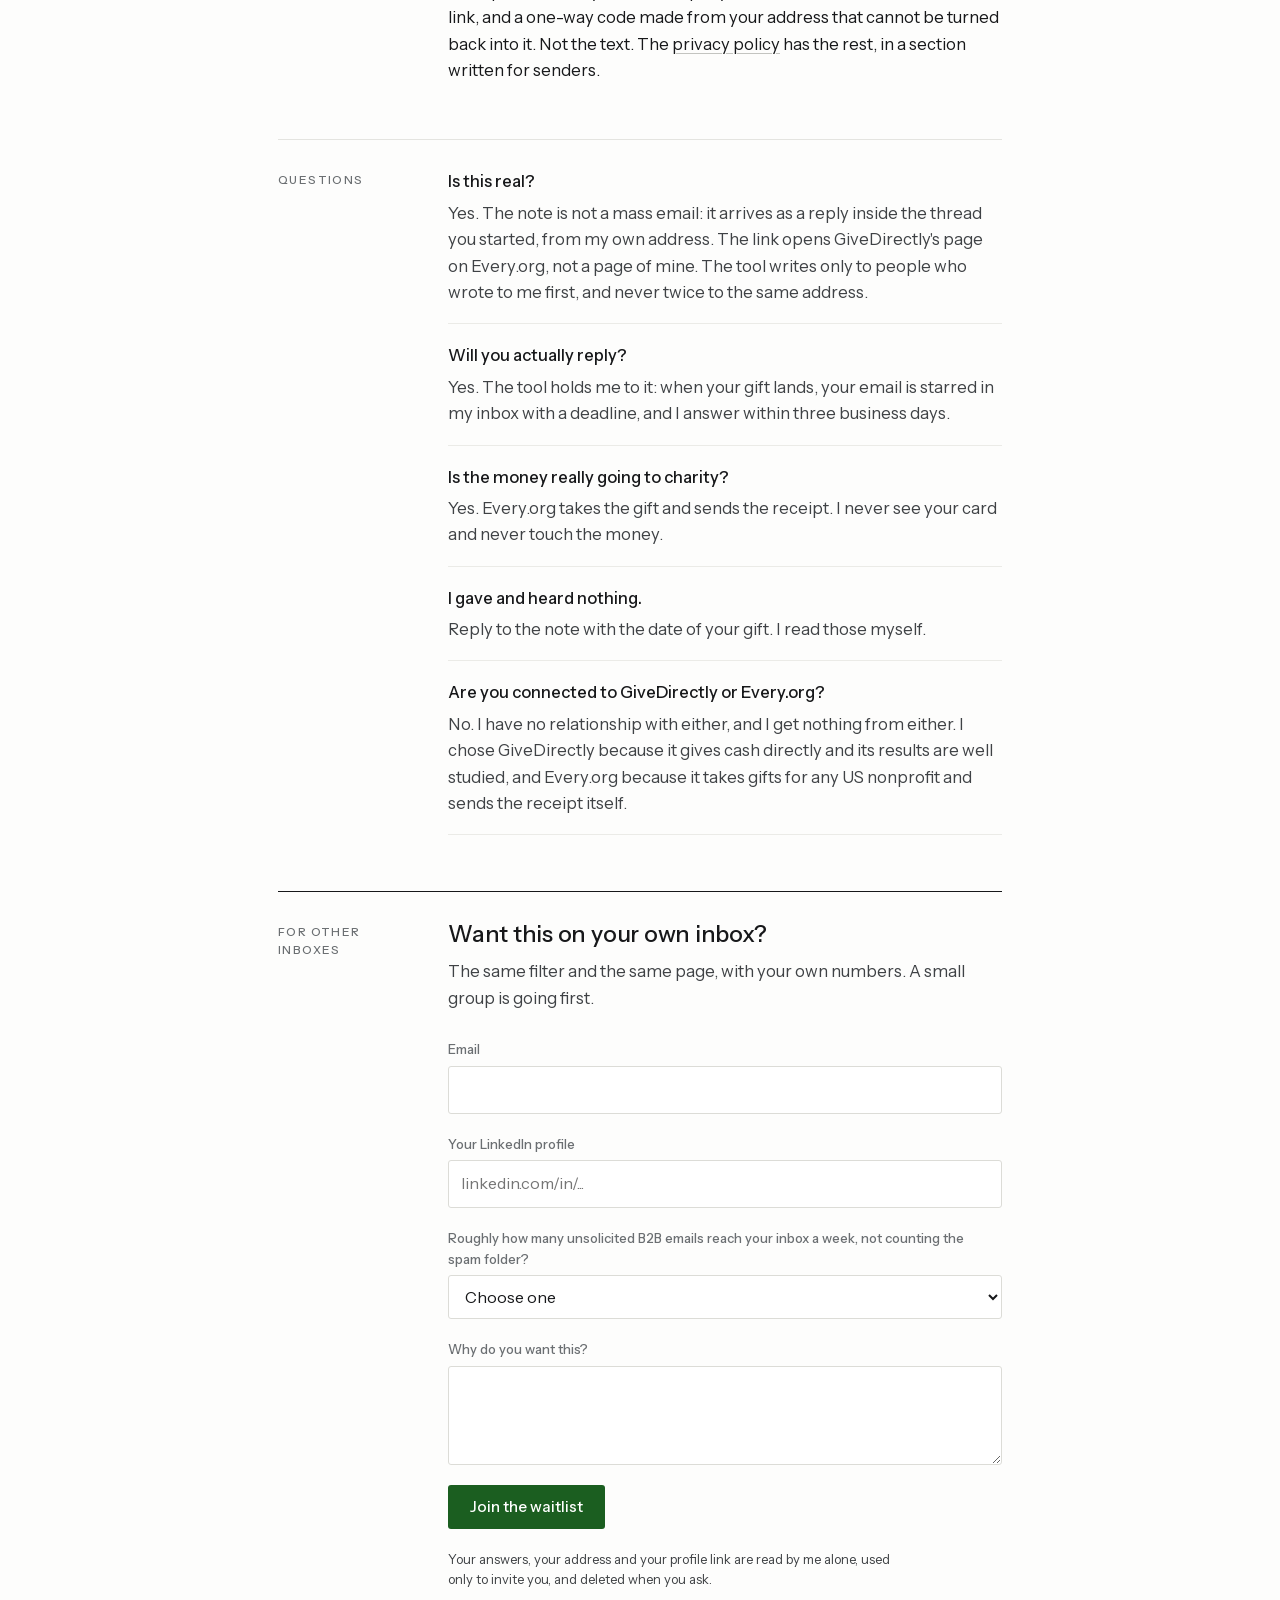
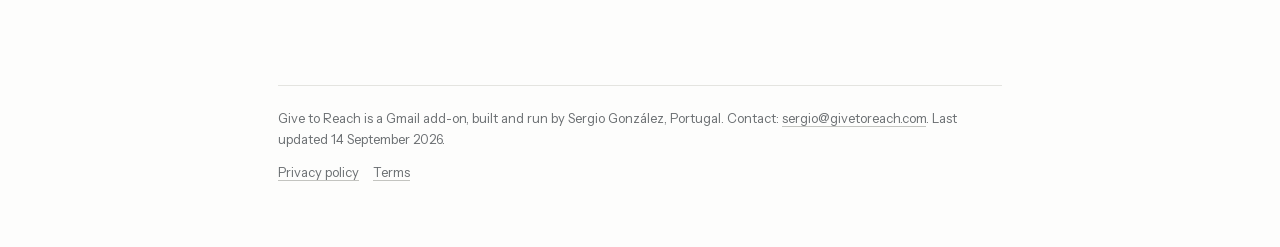
==== commit 2d0eb673: "Sergio's redesign: one stylesheet for every page, the new homepage, the legal pages re-wrapped aroun" ====
--- a/index.html
+++ b/index.html
@@ -6,165 +6,138 @@
 <title>Give to Reach</title>
 <meta name="description" content="A $2 gift to GiveDirectly, as a sign that your email was meant for me. How Give to Reach works, and what it keeps about your email.">
 <link rel="icon" href="logo/give-to-reach-logo-32.png">
-<style>
-  * { margin: 0; padding: 0; box-sizing: border-box; }
-  html { -webkit-text-size-adjust: 100%; }
-  body { font-family: -apple-system, BlinkMacSystemFont, 'Segoe UI', Helvetica, Arial, sans-serif; font-size: 17px; line-height: 1.6; color: #1a1a1a; background: #fff; padding: 44px 20px 56px; }
-  img { display: block; max-width: 100%; }
-  a { color: #1b5e20; text-decoration: underline; text-decoration-thickness: 1px; text-underline-offset: 2px; }
-  a:hover { color: #164a1a; }
-  a:focus-visible { outline: 3px solid #2e7d32; outline-offset: 3px; }
-  strong { font-weight: 600; }
-  .container { max-width: 600px; margin: 0 auto; }
-  .lang { text-align: center; font-size: 13px; color: #777; margin-bottom: 18px; }
-  .lang a { color: #777; margin: 0 4px; }
-  .brand { display: flex; align-items: center; justify-content: center; gap: 12px; margin-bottom: 14px; }
-  .brand img { width: 44px; height: 44px; }
-  h1 { font-size: 34px; font-weight: 700; letter-spacing: -0.6px; line-height: 1.1; }
-  .intro { font-size: 19px; line-height: 1.5; color: #3d3d3d; text-align: center; margin: 0 0 22px; }
-  .profile { display: flex; align-items: center; justify-content: center; gap: 14px; margin: 0 0 40px; }
-  .profile img { width: 52px; height: 52px; border-radius: 50%; object-fit: cover; flex: none; }
-  .profile h3 { font-size: 16px; font-weight: 600; line-height: 1.3; }
-  .profile p { font-size: 14px; line-height: 1.45; color: #5f5f5f; }
-  .card { border-top: 1px solid #e4e7e4; padding-top: 26px; margin-bottom: 34px; }
-  .card h2 { font-size: 21px; font-weight: 600; letter-spacing: -0.2px; line-height: 1.3; margin-bottom: 12px; }
-  .card p, .card li { margin-bottom: 12px; }
-  .card p:last-child, .card li:last-child { margin-bottom: 0; }
-  .card ol { padding-left: 22px; }
-  .card.how { border-top: 0; background: #f4f6f4; border-radius: 14px; padding: 24px 26px 22px; margin-bottom: 12px; }
-  .how h2 { margin-bottom: 16px; }
-  .how ol { list-style: none; padding-left: 0; counter-reset: step; }
-  .how li { position: relative; padding-left: 42px; margin-bottom: 14px; counter-increment: step; }
-  .how li::before { content: counter(step); position: absolute; left: 0; top: 0; width: 27px; height: 27px; border-radius: 50%; background: #1b5e20; color: #fff; font-size: 14px; font-weight: 700; line-height: 27px; text-align: center; }
-  .banner { background: #e8f5e9; color: #1b5e20; border-radius: 10px; padding: 14px 18px; margin-bottom: 36px; font-size: 16px; font-weight: 600; line-height: 1.5; }
-  .how .known { margin-top: 14px; }
-  sup { font-size: 0.75em; line-height: 0; }
-  .faq dt { font-weight: 600; margin-top: 18px; }
-  .faq dt:first-of-type { margin-top: 0; }
-  .faq dd { margin-top: 4px; }
-  .card.waitlist { border: 1px solid #bcd9bf; border-radius: 14px; background: #f7fbf7; padding: 26px 28px; margin-top: 52px; margin-bottom: 0; }
-  .card .eyebrow { font-size: 13px; font-weight: 600; text-transform: uppercase; letter-spacing: 0.6px; color: #1b5e20; margin-bottom: 8px; }
-  .button { display: inline-block; background: #1b5e20; color: #fff; text-decoration: none; font-size: 16px; font-weight: 600; line-height: 1.2; padding: 14px 24px; border-radius: 10px; margin: 6px 0 2px; }
-  .button:hover { background: #164a1a; color: #fff; }
-  .small { font-size: 14px; line-height: 1.5; color: #5f5f5f; }
-  form.wl { margin-top: 14px; }
-  form.wl label { display: block; font-size: 14px; font-weight: 600; color: #1a1a1a; margin: 12px 0 4px; }
-  form.wl input, form.wl select, form.wl textarea { width: 100%; font: inherit; font-size: 16px; color: #1a1a1a; background: #fff; border: 1px solid #bcd9bf; border-radius: 8px; padding: 10px 12px; }
-  form.wl textarea { min-height: 84px; resize: vertical; }
-  form.wl input:focus, form.wl select:focus, form.wl textarea:focus { outline: 2px solid #1b5e20; outline-offset: 1px; border-color: #1b5e20; }
-  form.wl .hp { position: absolute; left: -10000px; top: auto; width: 1px; height: 1px; overflow: hidden; }
-  form.wl button.button { border: 0; cursor: pointer; font-family: inherit; margin-top: 16px; }
-  form.wl + .small { margin-top: 12px; }
-  footer { margin-top: 44px; padding-top: 20px; border-top: 1px solid #e4e7e4; text-align: center; font-size: 14px; line-height: 1.5; color: #666; }
-  footer p { margin-bottom: 6px; }
-  @media (max-width: 480px) {
-    body { font-size: 16px; padding: 28px 18px 48px; }
-    h1 { font-size: 28px; }
-    .brand img { width: 38px; height: 38px; }
-    .intro { font-size: 17px; text-align: left; margin-bottom: 20px; }
-    .profile { justify-content: flex-start; margin-bottom: 32px; }
-    .card { padding-top: 22px; margin-bottom: 28px; }
-    .card h2 { font-size: 19px; }
-    .card.how { padding: 20px 18px 18px; border-radius: 12px; }
-    .how li { padding-left: 38px; }
-    .how li::before { width: 26px; height: 26px; line-height: 26px; font-size: 13px; }
-    .banner { padding: 12px 16px; font-size: 15px; margin-bottom: 30px; }
-    .card.waitlist { padding: 22px 18px; margin-top: 40px; }
-    .button { display: block; text-align: center; }
-    form.wl button.button { width: 100%; }
-  }
-</style>
+<link rel="stylesheet" href="styles.css">
 </head>
 <body>
-<div class="container">
-  <p class="lang"><span>English</span> · <a href="pt/">Português</a> · <a href="es/">Español</a> · <a href="fr/">Français</a> · <a href="de/">Deutsch</a></p>
-  <div class="brand"><img src="logo/give-to-reach-logo-128.png" alt=""><h1>Give to Reach</h1></div>
-  <p class="intro">I get more first-time email than I can read. Give to Reach sets it aside and replies for me with one request: a $2 gift to GiveDirectly, as a sign that your email was meant for me.</p>
-  <div class="profile">
-    <img src="sergio-320.jpg" alt="Sergio González">
+<div class="wrap">
+
+  <header class="top">
+    <a class="mark" href="/"><img src="logo/give-to-reach-logo-128.png" alt=""><span>Give to Reach</span></a>
+    <nav class="langs"><span>English</span> <a href="pt/">Português</a> <a href="es/">Español</a> <a href="fr/">Français</a> <a href="de/">Deutsch</a></nav>
+  </header>
+
+  <section class="hero">
+    <h1 class="lede">I get more first-time email than I can read. Give to Reach sets it aside and replies for me with one request: a $2 gift to GiveDirectly, as a sign that your email was meant for me.</h1>
+    <div class="byline">
+      <img src="sergio-320.jpg" alt="Sergio González">
+      <p><strong>Sergio González</strong> — CRO at Talka. Before that, Stripe, Twitter and Google. <a href="https://www.linkedin.com/in/sgonzalezalonso/" target="_blank" rel="noopener">LinkedIn</a></p>
+    </div>
+  </section>
+
+  <section class="row">
+    <h2>How it works</h2>
     <div>
-      <h3>Sergio González</h3>
-      <p>CRO at Talka. Before that, Stripe, Twitter and Google. <a href="https://www.linkedin.com/in/sgonzalezalonso/" target="_blank" rel="noopener">LinkedIn</a></p>
+      <ol class="steps">
+        <li>Give to Reach sets aside every email from someone I do not know<sup>*</sup>, so I never see it.</li>
+        <li>You get one note in the same thread, with a link made for your email.</li>
+        <li>You give $2 to GiveDirectly on Every.org, a US nonprofit donation platform. Every.org sends you the receipt.</li>
+        <li>Every.org tells Give to Reach the gift went through. Your email comes back to my inbox, and I answer it myself within three business days: a real answer, yes or no, from me.</li>
+      </ol>
+      <div class="notes">
+        <p>* Someone I know: anyone I have written to, anyone at an organisation I have written to, or anyone introduced by one of them.</p>
+        <p>Your gift goes to GiveDirectly through Every.org. None of it comes to me. At checkout, Every.org offers to add a tip for itself; that is optional.</p>
+      </div>
     </div>
-  </div>
+  </section>
 
-  <div class="card how">
-    <h2>How it works</h2>
-    <ol>
-      <li>Give to Reach sets aside every email from someone I do not know<sup>*</sup>, so I never see it.</li>
-      <li>You get one note in the same thread, with a link made for your email.</li>
-      <li>You give $2 to GiveDirectly on Every.org, a US nonprofit donation platform. Every.org sends you the receipt.</li>
-      <li>Every.org tells Give to Reach the gift went through. Your email comes back to my inbox, and I answer it myself within three business days: a real answer, yes or no, from me.</li>
-    </ol>
-    <p class="small known">* Someone I know: anyone I have written to, anyone at an organisation I have written to, or anyone introduced by one of them.</p>
-  </div>
-  <div class="banner">Your gift goes to GiveDirectly through Every.org. None of it comes to me. At checkout, Every.org offers to add a tip for itself; that is optional.</div>
+  <section class="row">
+    <h2>If this note is not for you</h2>
+    <div class="prose">
+      <p><strong>A client, or someone I know?</strong> The note reached you by mistake, and I am sorry. Reply to it with one line and I will read it myself. A pitch in that reply gets the same answer: the link.</p>
+      <p><strong>Would rather not?</strong> No hard feelings. Your email stays set aside, unread, so my silence is not an answer.</p>
+      <p><strong>Writing again?</strong> A second email from the same address gets no second note; it is set aside too. One gift covers you: after it, your later emails come straight to my inbox.</p>
+    </div>
+  </section>
 
-  <div class="card">
-    <h2>If this note is not for you</h2>
-    <p><strong>A client, or someone I know?</strong> The note reached you by mistake, and I am sorry. Reply to it with one line and I will read it myself. A pitch in that reply gets the same answer: the link.</p>
-    <p><strong>Would rather not?</strong> No hard feelings. Your email stays set aside, unread, so my silence is not an answer.</p>
-    <p><strong>Writing again?</strong> A second email from the same address gets no second note; it is set aside too. One gift covers you: after it, your later emails come straight to my inbox.</p>
-  </div>
+  <section class="row">
+    <h2>Why $2, and why GiveDirectly</h2>
+    <div class="prose">
+      <p>The amount is small on purpose. It is not a fee; it is a sign that you meant to write to me and not to a list. <a href="https://www.givedirectly.org/" target="_blank" rel="noopener">GiveDirectly</a> gives cash to families in extreme poverty, and its results have been tested in <a href="https://www.givedirectly.org/research-at-give-directly/" target="_blank" rel="noopener">independent trials</a>.</p>
+    </div>
+  </section>
 
-  <div class="card">
-    <h2>Why $2, and why GiveDirectly</h2>
-    <p>The amount is small on purpose. It is not a fee; it is a sign that you meant to write to me and not to a list. <a href="https://www.givedirectly.org/" target="_blank" rel="noopener">GiveDirectly</a> gives cash to families in extreme poverty, and its results have been tested in <a href="https://www.givedirectly.org/research-at-give-directly/" target="_blank" rel="noopener">independent trials</a>.</p>
-  </div>
+  <section class="row">
+    <h2>What it keeps about your email</h2>
+    <div class="prose">
+      <p>The note has no images and no tracking pixels. An AI model scores your email for relevance. What is kept: the score, a category, a few short excerpts with every name, company and link removed, the code in the link, and a one-way code made from your address that cannot be turned back into it. Not the text. The <a href="privacy/">privacy policy</a> has the rest, in a section written for senders.</p>
+    </div>
+  </section>
 
-  <div class="card">
-    <h2>What it keeps about your email</h2>
-    <p>The note has no images and no tracking pixels. An AI model scores your email for relevance. What is kept: the score, a category, a few short excerpts with every name, company and link removed, the code in the link, and a one-way code made from your address that cannot be turned back into it. Not the text. The <a href="privacy/">privacy policy</a> has the rest, in a section written for senders.</p>
-  </div>
+  <section class="row">
+    <h2>Questions</h2>
+    <dl class="faq">
+      <div class="qa">
+        <dt>Is this real?</dt>
+        <dd>Yes. The note is not a mass email: it arrives as a reply inside the thread you started, from my own address. The link opens GiveDirectly's page on Every.org, not a page of mine. The tool writes only to people who wrote to me first, and never twice to the same address.</dd>
+      </div>
+      <div class="qa">
+        <dt>Will you actually reply?</dt>
+        <dd>Yes. The tool holds me to it: when your gift lands, your email is starred in my inbox with a deadline, and I answer within three business days.</dd>
+      </div>
+      <div class="qa">
+        <dt>Is the money really going to charity?</dt>
+        <dd>Yes. Every.org takes the gift and sends the receipt. I never see your card and never touch the money.</dd>
+      </div>
+      <div class="qa">
+        <dt>I gave and heard nothing.</dt>
+        <dd>Reply to the note with the date of your gift. I read those myself.</dd>
+      </div>
+      <div class="qa">
+        <dt>Are you connected to GiveDirectly or Every.org?</dt>
+        <dd>No. I have no relationship with either, and I get nothing from either. I chose GiveDirectly because it gives cash directly and its results are well studied, and Every.org because it takes gifts for any US nonprofit and sends the receipt itself.</dd>
+      </div>
+    </dl>
+  </section>
 
-  <div class="card faq">
-    <h2>Questions</h2>
-    <dl>
-      <dt>Is this real?</dt>
-      <dd>Yes. One reply, in your own thread, to an email you sent me. The link opens GiveDirectly's page on Every.org, not a page of mine. If you would rather not use the link, give on every.org yourself and reply to the note with the date. The tool writes only to people who wrote to me first, and never twice to the same address.</dd>
-      <dt>Will you actually reply?</dt>
-      <dd>Yes. The tool holds me to it: when your gift lands, your email is starred in my inbox with a deadline, and I answer within three business days.</dd>
-      <dt>Is the money really going to charity?</dt>
-      <dd>Yes. Every.org takes the gift and sends the receipt. I never see your card and never touch the money.</dd>
-      <dt>I gave and heard nothing.</dt>
-      <dd>Reply to the note with the date of your gift. I read those myself.</dd>
-      <dt>Are you connected to GiveDirectly or Every.org?</dt>
-      <dd>No. I have no relationship with either, and I get nothing from either. I chose GiveDirectly because it gives cash directly and its results are well studied, and Every.org because it takes gifts for any US nonprofit and sends the receipt itself.</dd>
-    </dl>
-  </div>
+  <section class="row wl">
+    <h2>For other inboxes</h2>
+    <div>
+      <h3>Want this on your own inbox?</h3>
+      <p>The same filter and the same page, with your own numbers. A small group is going first.</p>
+      <!-- form:start -->
+      <form class="wl" method="post" action="https://give-to-reach-relay.sergigon.workers.dev/waitlist">
+        <input type="hidden" name="lang" value="en">
+        <input type="hidden" name="t" value="">
+        <p class="hp" aria-hidden="true"><label>Website <input type="text" name="website" tabindex="-1" autocomplete="off"></label></p>
+        <div class="field">
+          <label for="wl-email">Email</label>
+          <input id="wl-email" type="email" name="email" maxlength="200" required autocomplete="email">
+        </div>
+        <div class="field">
+          <label for="wl-linkedin">Your LinkedIn profile</label>
+          <input id="wl-linkedin" type="text" name="linkedin" maxlength="200" required inputmode="url" autocomplete="off" placeholder="linkedin.com/in/..." pattern="\s*(https?://)?([a-z]{1,3}\.)?linkedin\.com/in/[^\s\/?#]+/?([?#].*)?\s*" title="linkedin.com/in/your-name">
+        </div>
+        <div class="field">
+          <label for="wl-volume">Roughly how many unsolicited B2B emails reach your inbox a week, not counting the spam folder?</label>
+          <select id="wl-volume" name="volume" required>
+            <option value="" selected disabled>Choose one</option>
+            <option value="lt5">fewer than 5</option>
+            <option value="5to20">5 to 20</option>
+            <option value="20to50">20 to 50</option>
+            <option value="gt50">more than 50</option>
+          </select>
+        </div>
+        <div class="field">
+          <label for="wl-why">Why do you want this?</label>
+          <textarea id="wl-why" name="why" maxlength="1000" rows="3" required></textarea>
+        </div>
+        <div><button class="button" type="submit">Join the waitlist</button></div>
+        <p class="fine">Your answers, your address and your profile link are read by me alone, used only to invite you, and deleted when you ask.</p>
+      </form>
+      <!-- form:end -->
+    </div>
+  </section>
 
-  <div class="card waitlist">
-    <p class="eyebrow">For other inboxes</p>
-    <h2>Want this on your own inbox?</h2>
-    <p>The same filter and the same page, with your own numbers. A small group is going first.</p>
-    <form class="wl" method="post" action="https://give-to-reach-relay.sergigon.workers.dev/waitlist">
-      <input type="hidden" name="lang" value="en">
-      <input type="hidden" name="t" value="">
-      <p class="hp" aria-hidden="true"><label>Website <input type="text" name="website" tabindex="-1" autocomplete="off"></label></p>
-      <label for="wl-email">Email</label>
-      <input id="wl-email" type="email" name="email" maxlength="200" required autocomplete="email">
-      <label for="wl-linkedin">Your LinkedIn profile</label>
-      <input id="wl-linkedin" type="text" name="linkedin" maxlength="200" required inputmode="url" autocomplete="off" placeholder="linkedin.com/in/..." pattern="\s*(https?://)?([a-z]{1,3}\.)?linkedin\.com/in/[^\s\/?#]+/?([?#].*)?\s*" title="linkedin.com/in/your-name">
-      <label for="wl-volume">Roughly how many unsolicited B2B emails reach your inbox a week, not counting the spam folder?</label>
-      <select id="wl-volume" name="volume" required>
-        <option value="" selected disabled>Choose one</option>
-        <option value="lt5">fewer than 5</option>
-        <option value="5to20">5 to 20</option>
-        <option value="20to50">20 to 50</option>
-        <option value="gt50">more than 50</option>
-      </select>
-      <label for="wl-why">Why do you want this?</label>
-      <textarea id="wl-why" name="why" maxlength="1000" rows="3" required></textarea>
-      <button class="button" type="submit">Join the waitlist</button>
-    </form>
-    <script>document.querySelector('form.wl input[name="t"]').value = Date.now();</script>
-    <p class="small">Your answers, your address and your profile link are read by me alone, used only to invite you, and deleted when you ask.</p>
-  </div>
-
-  <footer>
-    <p><a href="privacy/">Privacy policy</a> &middot; <a href="terms/">Terms</a></p>
+  <footer class="site">
     <p>Give to Reach is a Gmail add-on, built and run by Sergio González, Portugal. Contact: <a href="mailto:sergio@givetoreach.com">sergio@givetoreach.com</a>. Last updated 14 September 2026.</p>
+    <p class="links"><a href="privacy/">Privacy policy</a> <a href="terms/">Terms</a></p>
   </footer>
 </div>
+<script>
+  document.querySelectorAll('form.wl input[name="t"]').forEach(function (i) { i.value = Date.now(); });
+  document.querySelectorAll('form.wl').forEach(function (f) {
+    f.addEventListener('submit', function () { f.querySelector('input[name="t"]').value = Date.now(); });
+  });
+</script>
 </body>
 </html>
--- a/styles.css
+++ b/styles.css
@@ -0,0 +1,171 @@
+@font-face {
+  font-family: 'Instrument Sans';
+  font-style: normal;
+  font-weight: 400;
+  font-stretch: 100%;
+  font-display: swap;
+  src: url(fonts/instrument-sans-latin-ext.woff2) format('woff2');
+  unicode-range: U+0100-02BA, U+02BD-02C5, U+02C7-02CC, U+02CE-02D7, U+02DD-02FF, U+0304, U+0308, U+0329, U+1D00-1DBF, U+1E00-1E9F, U+1EF2-1EFF, U+2020, U+20A0-20AB, U+20AD-20C0, U+2113, U+2C60-2C7F, U+A720-A7FF;
+}
+@font-face {
+  font-family: 'Instrument Sans';
+  font-style: normal;
+  font-weight: 400;
+  font-stretch: 100%;
+  font-display: swap;
+  src: url(fonts/instrument-sans-latin.woff2) format('woff2');
+  unicode-range: U+0000-00FF, U+0131, U+0152-0153, U+02BB-02BC, U+02C6, U+02DA, U+02DC, U+0304, U+0308, U+0329, U+2000-206F, U+20AC, U+2122, U+2191, U+2193, U+2212, U+2215, U+FEFF, U+FFFD;
+}
+@font-face {
+  font-family: 'Instrument Sans';
+  font-style: normal;
+  font-weight: 500;
+  font-stretch: 100%;
+  font-display: swap;
+  src: url(fonts/instrument-sans-latin-ext.woff2) format('woff2');
+  unicode-range: U+0100-02BA, U+02BD-02C5, U+02C7-02CC, U+02CE-02D7, U+02DD-02FF, U+0304, U+0308, U+0329, U+1D00-1DBF, U+1E00-1E9F, U+1EF2-1EFF, U+2020, U+20A0-20AB, U+20AD-20C0, U+2113, U+2C60-2C7F, U+A720-A7FF;
+}
+@font-face {
+  font-family: 'Instrument Sans';
+  font-style: normal;
+  font-weight: 500;
+  font-stretch: 100%;
+  font-display: swap;
+  src: url(fonts/instrument-sans-latin.woff2) format('woff2');
+  unicode-range: U+0000-00FF, U+0131, U+0152-0153, U+02BB-02BC, U+02C6, U+02DA, U+02DC, U+0304, U+0308, U+0329, U+2000-206F, U+20AC, U+2122, U+2191, U+2193, U+2212, U+2215, U+FEFF, U+FFFD;
+}
+
+/* Give to Reach — one stylesheet for every page.
+   Ink #17181a · muted #6b6f72 · rules #e4e4e0 / #ebebe7 · ground #fdfdfc · green #1b5e20 (the button, nothing else) */
+
+* { margin: 0; padding: 0; box-sizing: border-box; }
+html { -webkit-text-size-adjust: 100%; }
+body {
+  font-family: 'Instrument Sans', Helvetica, Arial, sans-serif;
+  font-size: 16.5px; line-height: 1.6; color: #17181a; background: #fdfdfc;
+  -webkit-font-smoothing: antialiased; text-wrap: pretty;
+}
+img { display: block; max-width: 100%; }
+a { color: #17181a; text-decoration: underline; text-decoration-thickness: 1px; text-underline-offset: 3px; text-decoration-color: #c3c4c0; }
+a:hover { text-decoration-color: #17181a; }
+a:focus-visible { outline: 2px solid #1b5e20; outline-offset: 3px; }
+strong { font-weight: 500; }
+sup { font-size: 0.7em; line-height: 0; }
+
+.wrap { max-width: 820px; margin: 0 auto; padding: clamp(28px, 5vw, 72px) clamp(20px, 5vw, 48px) 64px; }
+
+/* header */
+.top { display: flex; flex-wrap: wrap; gap: 16px 24px; align-items: center; justify-content: space-between; margin-bottom: clamp(48px, 9vw, 96px); }
+.mark { display: flex; align-items: center; gap: 10px; text-decoration: none; }
+.mark img { width: 24px; height: 24px; }
+.mark span { font-size: 12.5px; font-weight: 500; letter-spacing: 0.1em; text-transform: uppercase; }
+.langs { display: flex; flex-wrap: wrap; gap: 14px; font-size: 12.5px; color: #6b6f72; }
+.langs a { color: #6b6f72; text-decoration: none; }
+.langs a:hover { text-decoration: underline; }
+.langs span { color: #17181a; }
+
+/* hero */
+.hero { margin-bottom: clamp(40px, 7vw, 72px); }
+.lede { font-size: clamp(23px, 3.4vw, 33px); font-weight: 400; line-height: 1.3; letter-spacing: -0.015em; max-width: 21em; }
+.byline { display: flex; align-items: center; gap: 12px; margin-top: 32px; }
+.byline img { width: 36px; height: 36px; border-radius: 50%; object-fit: cover; flex: none; }
+.byline p { font-size: 14px; line-height: 1.45; color: #6b6f72; }
+.byline strong { color: #17181a; font-weight: 500; }
+.byline a { color: #6b6f72; }
+
+/* the section pattern: label column, then content */
+.row { border-top: 1px solid #e4e4e0; padding-top: 28px; display: flex; flex-wrap: wrap; gap: 24px 40px; margin-bottom: 56px; }
+.row > h2 { flex: 0 0 130px; font-size: 11.5px; font-weight: 500; letter-spacing: 0.12em; text-transform: uppercase; color: #6b6f72; line-height: 1.5; padding-top: 4px; }
+.row > div, .row > dl { flex: 1 1 340px; min-width: 0; }
+.row .prose { max-width: 34em; display: flex; flex-direction: column; gap: 18px; }
+
+/* numbered steps */
+.steps { list-style: none; counter-reset: step; display: flex; flex-direction: column; gap: 22px; max-width: 34em; }
+.steps li { counter-increment: step; position: relative; padding-left: 38px; }
+.steps li::before { content: counter(step, decimal-leading-zero); position: absolute; left: 0; top: 0; width: 20px; font-size: 13px; font-weight: 500; line-height: 1.85; color: #6b6f72; }
+.notes { display: flex; flex-direction: column; gap: 8px; margin-top: 24px; padding-left: 38px; font-size: 13.5px; line-height: 1.55; color: #6b6f72; max-width: 36em; }
+
+/* questions */
+.faq { max-width: 34em; }
+.faq .qa { padding: 18px 0; border-top: 1px solid #ebebe7; }
+.faq .qa:first-child { padding-top: 0; border-top: 0; }
+.faq .qa:last-child { border-bottom: 1px solid #ebebe7; }
+.faq dt { font-weight: 500; margin-bottom: 5px; }
+.faq dd { color: #3f4245; }
+
+/* waitlist */
+.row.wl { border-top-color: #17181a; margin-bottom: 0; }
+.row.wl h3 { font-size: clamp(19px, 2.4vw, 23px); font-weight: 500; letter-spacing: -0.01em; line-height: 1.3; margin-bottom: 8px; }
+.row.wl > div { max-width: 34em; }
+.row.wl p { color: #3f4245; }
+form.wl { margin-top: 28px; display: flex; flex-direction: column; gap: 20px; }
+form.wl .field { display: flex; flex-direction: column; gap: 6px; }
+form.wl label { font-size: 13px; font-weight: 500; color: #6b6f72; }
+form.wl input, form.wl select, form.wl textarea {
+  width: 100%; font: inherit; font-size: 16px; color: #17181a; background: #fff;
+  border: 1px solid #dcdcd7; border-radius: 3px; padding: 10px 12px;
+}
+form.wl textarea { min-height: 76px; resize: vertical; }
+form.wl input:focus, form.wl select:focus, form.wl textarea:focus { outline: none; border-color: #17181a; }
+form.wl .hp { position: absolute; left: -10000px; top: auto; width: 1px; height: 1px; overflow: hidden; }
+.button {
+  display: inline-block; background: #1b5e20; color: #fff; border: 0; cursor: pointer;
+  font: inherit; font-size: 15px; font-weight: 500; line-height: 1.2;
+  padding: 13px 22px; border-radius: 3px; text-decoration: none;
+}
+.button:hover { background: #174f1b; color: #fff; }
+.fine { font-size: 13px; line-height: 1.55; color: #6b6f72; max-width: 34em; }
+
+/* footer */
+footer.site {
+  margin-top: clamp(56px, 10vw, 96px); border-top: 1px solid #e4e4e0; padding-top: 22px;
+  display: flex; flex-wrap: wrap; gap: 12px 40px; justify-content: space-between;
+  font-size: 13px; line-height: 1.6; color: #6b6f72;
+}
+footer.site a { color: #6b6f72; }
+footer.site .links { display: flex; gap: 14px; }
+
+/* long-form pages: privacy, terms */
+.doc { max-width: 720px; }
+.doc h1 { font-size: clamp(28px, 4vw, 38px); font-weight: 500; letter-spacing: -0.02em; line-height: 1.15; margin-bottom: 10px; }
+.doc .meta { font-size: 13.5px; color: #6b6f72; margin-bottom: 40px; }
+.doc .meta em { font-style: normal; }
+.doc .meta a { color: #6b6f72; }
+.doc h2 { font-size: 18px; font-weight: 500; letter-spacing: -0.01em; line-height: 1.35; margin: 48px 0 14px; padding-top: 22px; border-top: 1px solid #e4e4e0; }
+.doc h3 { font-size: 15px; font-weight: 500; margin: 28px 0 8px; }
+.doc p { margin-bottom: 14px; }
+.doc ul, .doc ol { margin: 0 0 18px 20px; }
+.doc li { margin-bottom: 10px; }
+.doc li::marker { color: #9a9d9e; }
+.doc code { font-family: ui-monospace, SFMono-Regular, Menlo, Consolas, monospace; font-size: 12.5px; background: #f4f4f1; padding: 1px 5px; border-radius: 2px; word-break: break-all; }
+.doc .box { border: 1px solid #e4e4e0; border-radius: 3px; padding: 22px 24px; margin: 16px 0 32px; font-size: 15px; }
+.doc .contents strong { display: block; font-size: 11.5px; font-weight: 500; text-transform: uppercase; letter-spacing: 0.12em; color: #6b6f72; margin-bottom: 12px; }
+.doc .contents ol { margin: 0 0 0 20px; }
+.doc .contents li { margin-bottom: 6px; }
+.doc .disclosure { border: 1px solid #17181a; border-radius: 3px; padding: 18px 22px; margin: 16px 0 24px; }
+.doc .disclosure p:last-child { margin-bottom: 0; }
+.doc .scope { margin-bottom: 22px; }
+.doc .scope code { display: inline-block; margin-bottom: 5px; }
+.doc .toc { font-size: 15px; margin-bottom: 24px; }
+.doc .toc a { margin-right: 12px; white-space: nowrap; }
+.doc .placeholder { background: #f4f4f1; padding: 0 5px; border-radius: 2px; font-weight: 500; }
+.doc .end { margin-top: 48px; padding-top: 22px; border-top: 1px solid #e4e4e0; font-size: 13px; color: #6b6f72; }
+.doc .end a { color: #6b6f72; }
+.doc h2:first-of-type { margin-top: 0; }
+
+/* confirmation page */
+.thanks { max-width: 34em; padding-top: clamp(64px, 14vh, 140px); }
+.thanks h1 { font-size: clamp(26px, 3.6vw, 34px); font-weight: 400; letter-spacing: -0.015em; line-height: 1.2; margin-bottom: 20px; }
+.thanks p { color: #3f4245; margin-bottom: 14px; }
+.thanks .back { margin-top: 32px; font-size: 14px; }
+
+@media (max-width: 520px) {
+  body { font-size: 16px; }
+  .top { margin-bottom: 40px; }
+  .row { margin-bottom: 44px; }
+  .row > h2 { flex: 1 1 100%; }
+  .notes { padding-left: 0; }
+  .button { display: block; width: 100%; text-align: center; }
+  .doc h2 { margin-top: 36px; }
+  footer.site { gap: 14px; }
+}
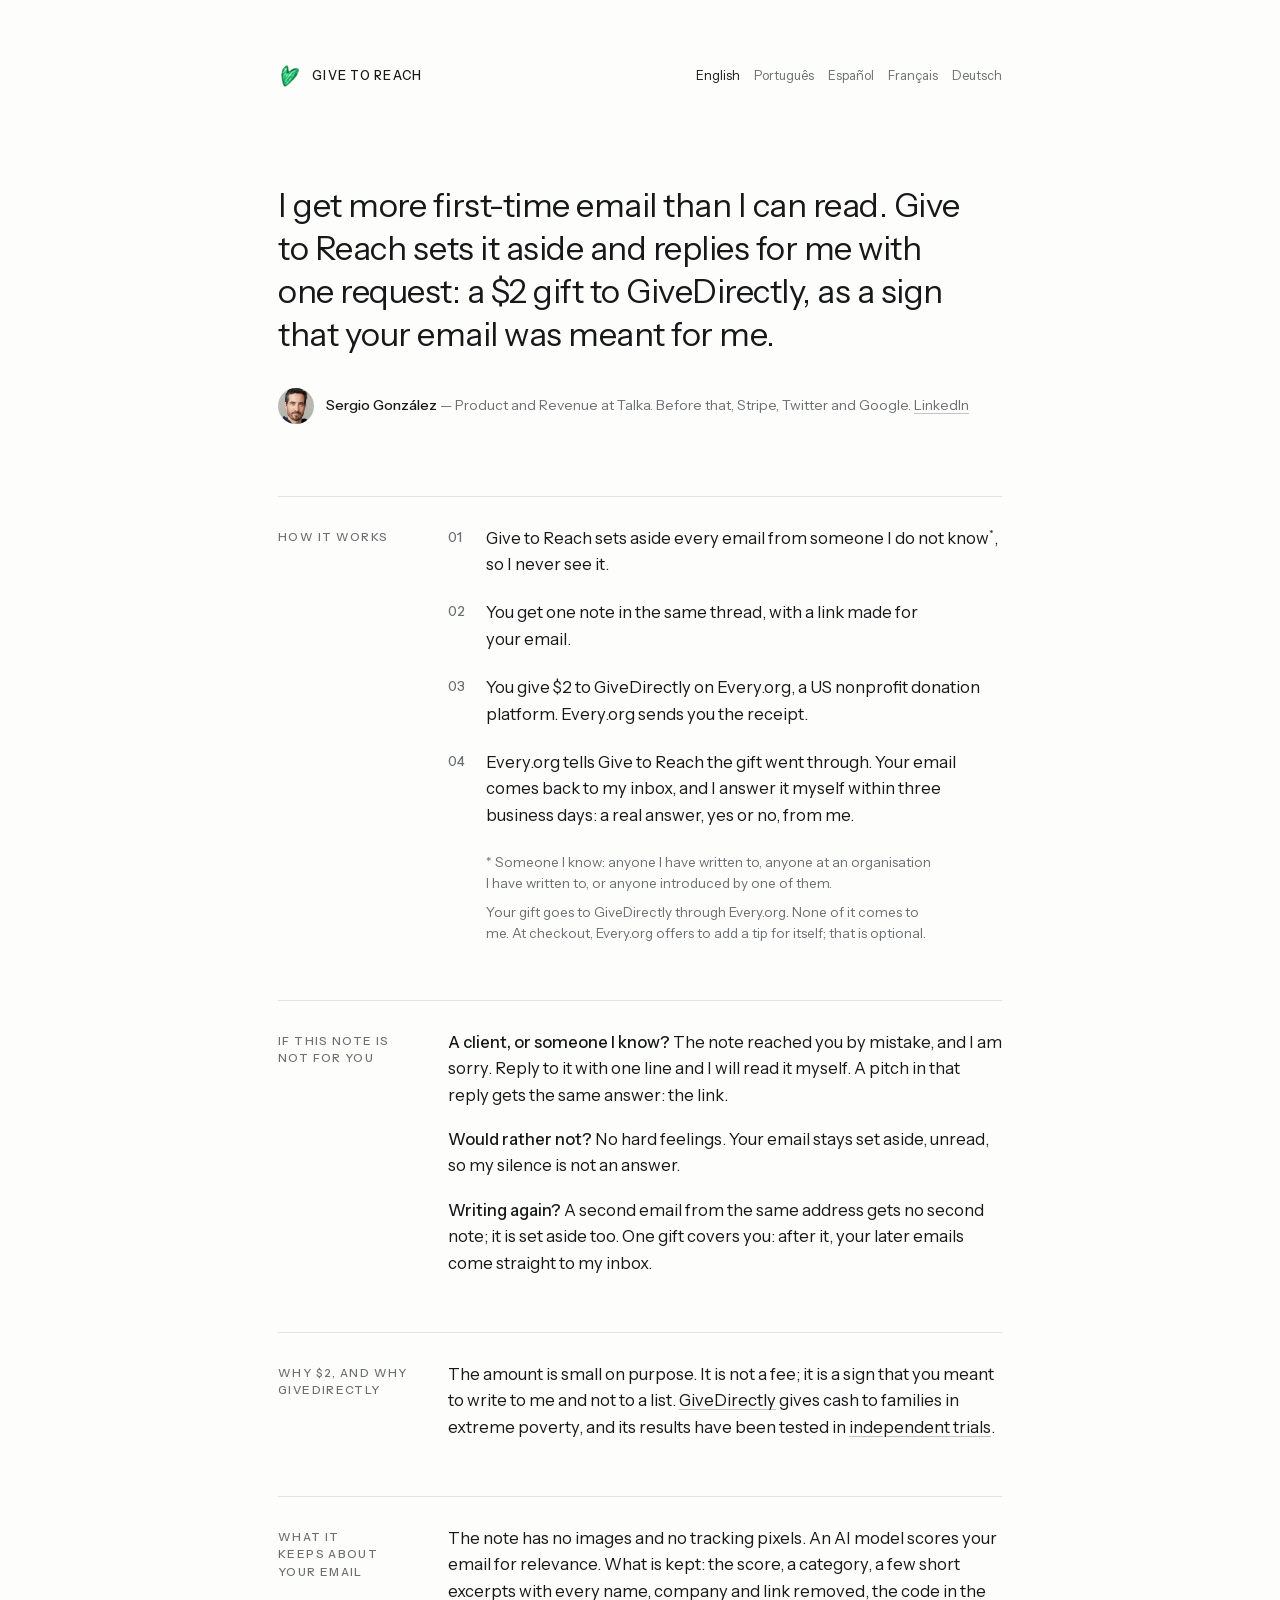
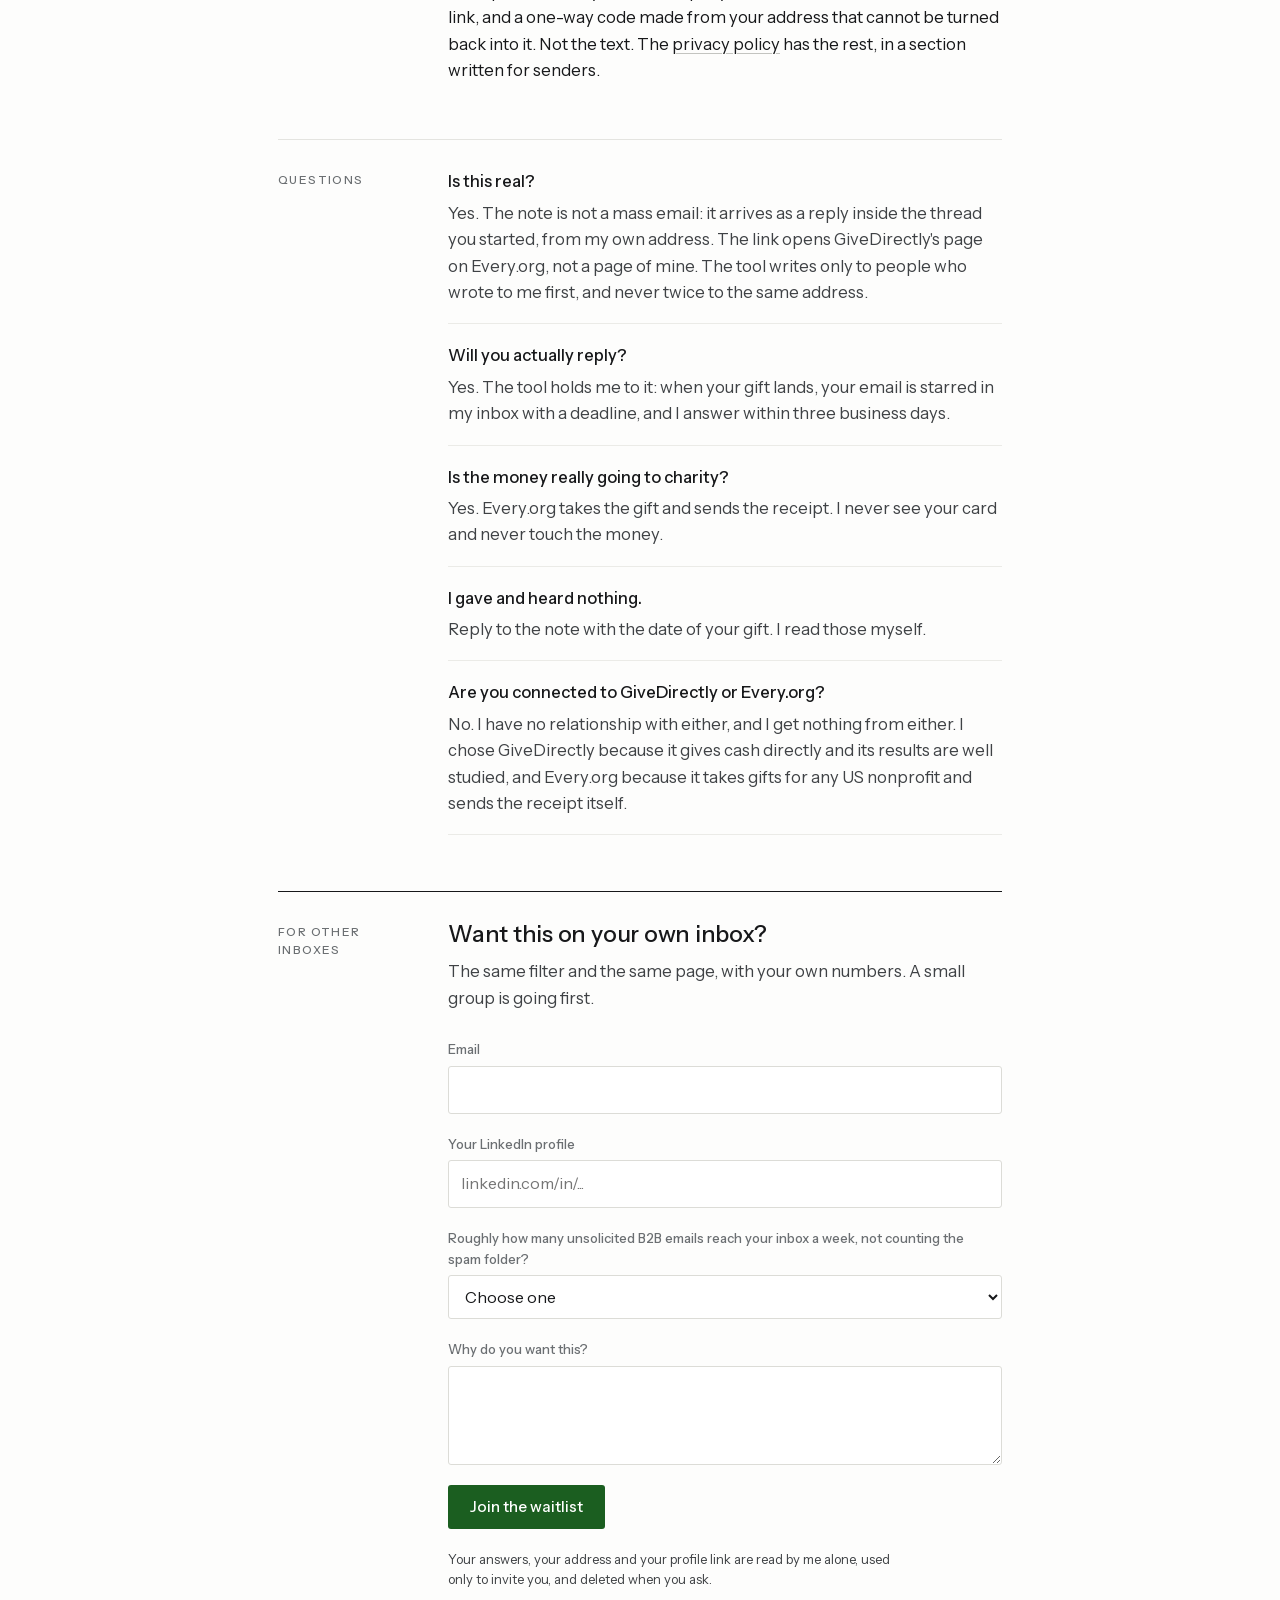
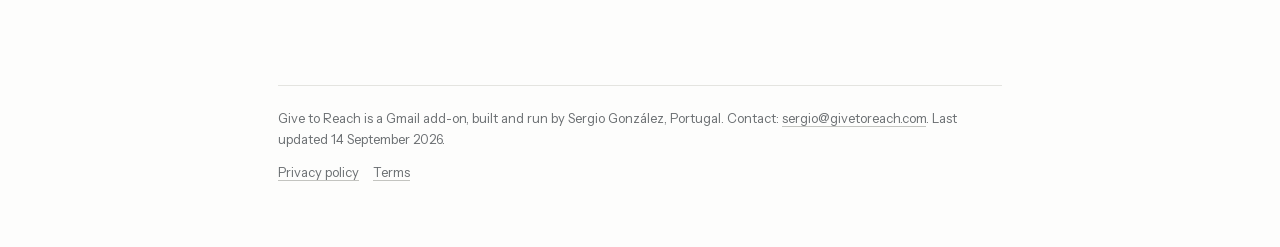
==== commit 8c711fa4: "The bio line: Product and Revenue at Talka, in all five languages Sergio's words for the English; th" ====
--- a/index.html
+++ b/index.html
@@ -20,7 +20,7 @@
     <h1 class="lede">I get more first-time email than I can read. Give to Reach sets it aside and replies for me with one request: a $2 gift to GiveDirectly, as a sign that your email was meant for me.</h1>
     <div class="byline">
       <img src="sergio-320.jpg" alt="Sergio González">
-      <p><strong>Sergio González</strong> — CRO at Talka. Before that, Stripe, Twitter and Google. <a href="https://www.linkedin.com/in/sgonzalezalonso/" target="_blank" rel="noopener">LinkedIn</a></p>
+      <p><strong>Sergio González</strong> — Product and Revenue at Talka. Before that, Stripe, Twitter and Google. <a href="https://www.linkedin.com/in/sgonzalezalonso/" target="_blank" rel="noopener">LinkedIn</a></p>
     </div>
   </section>
 
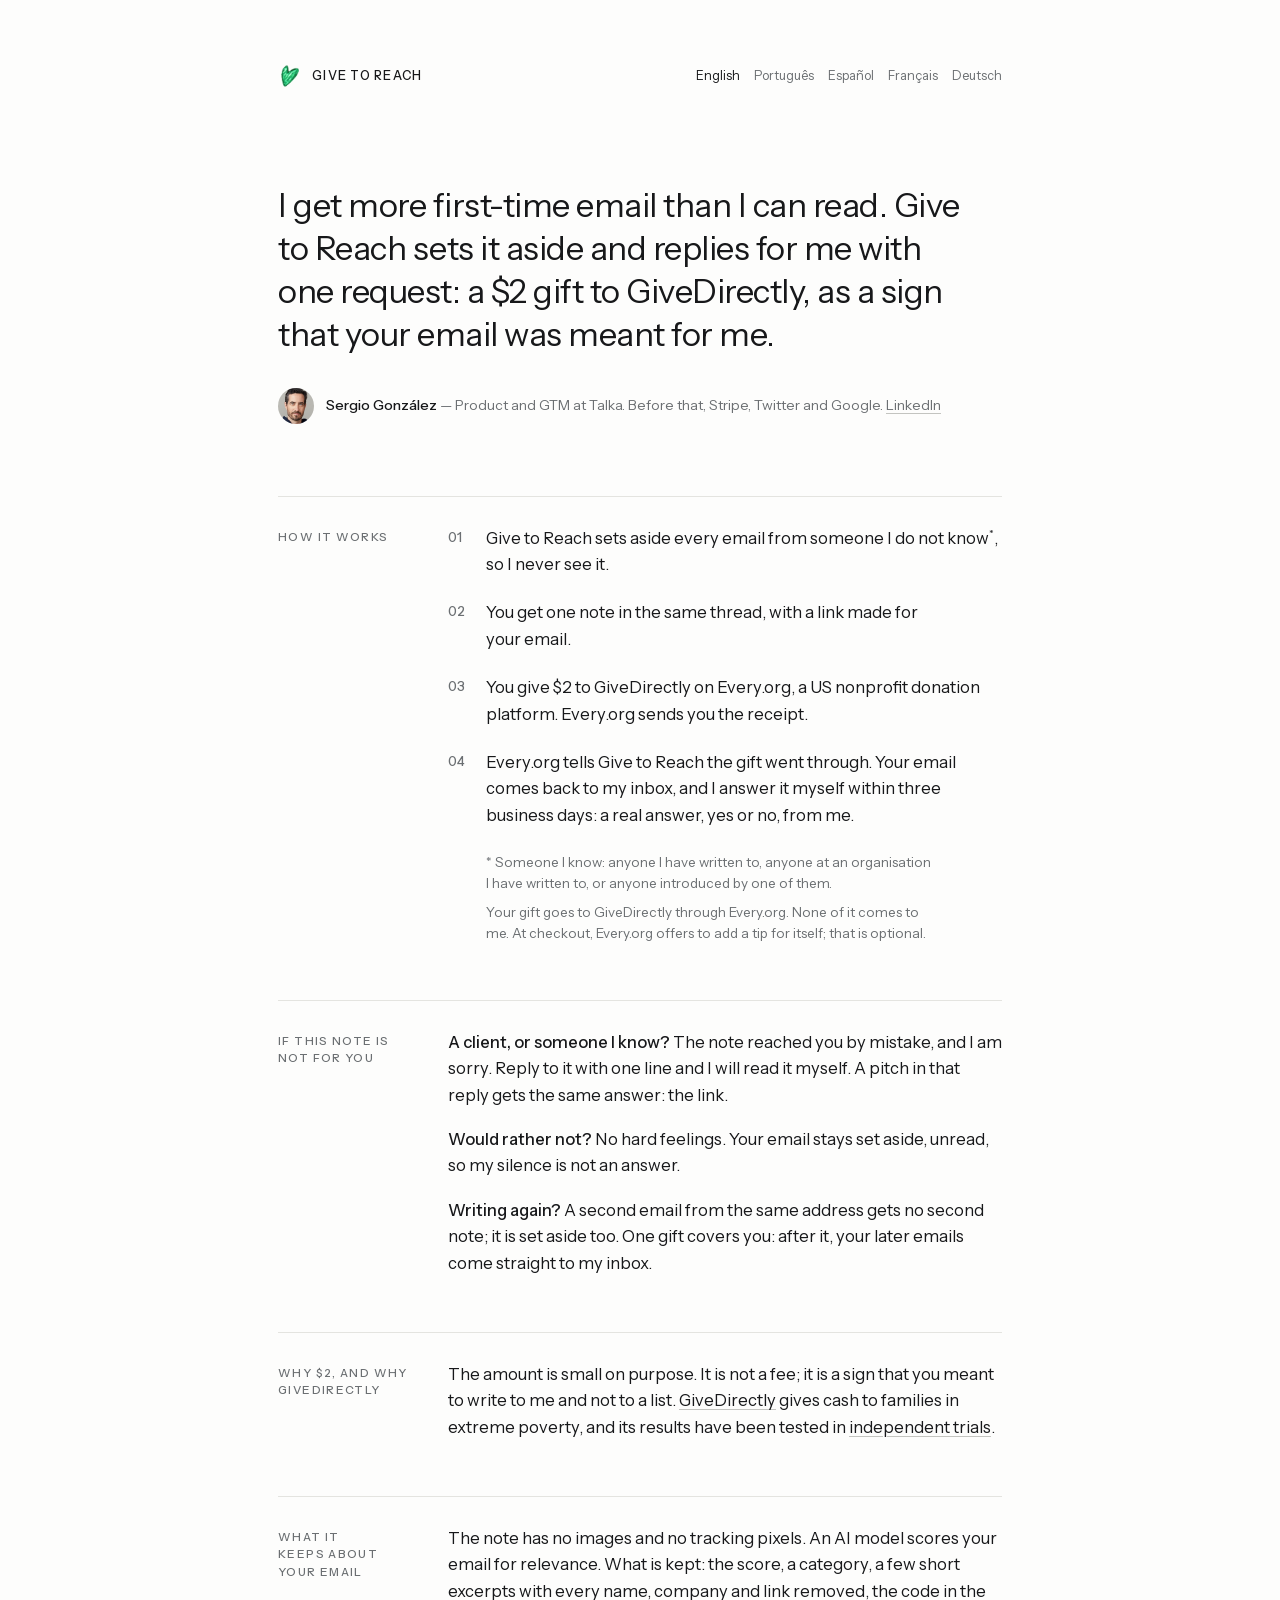
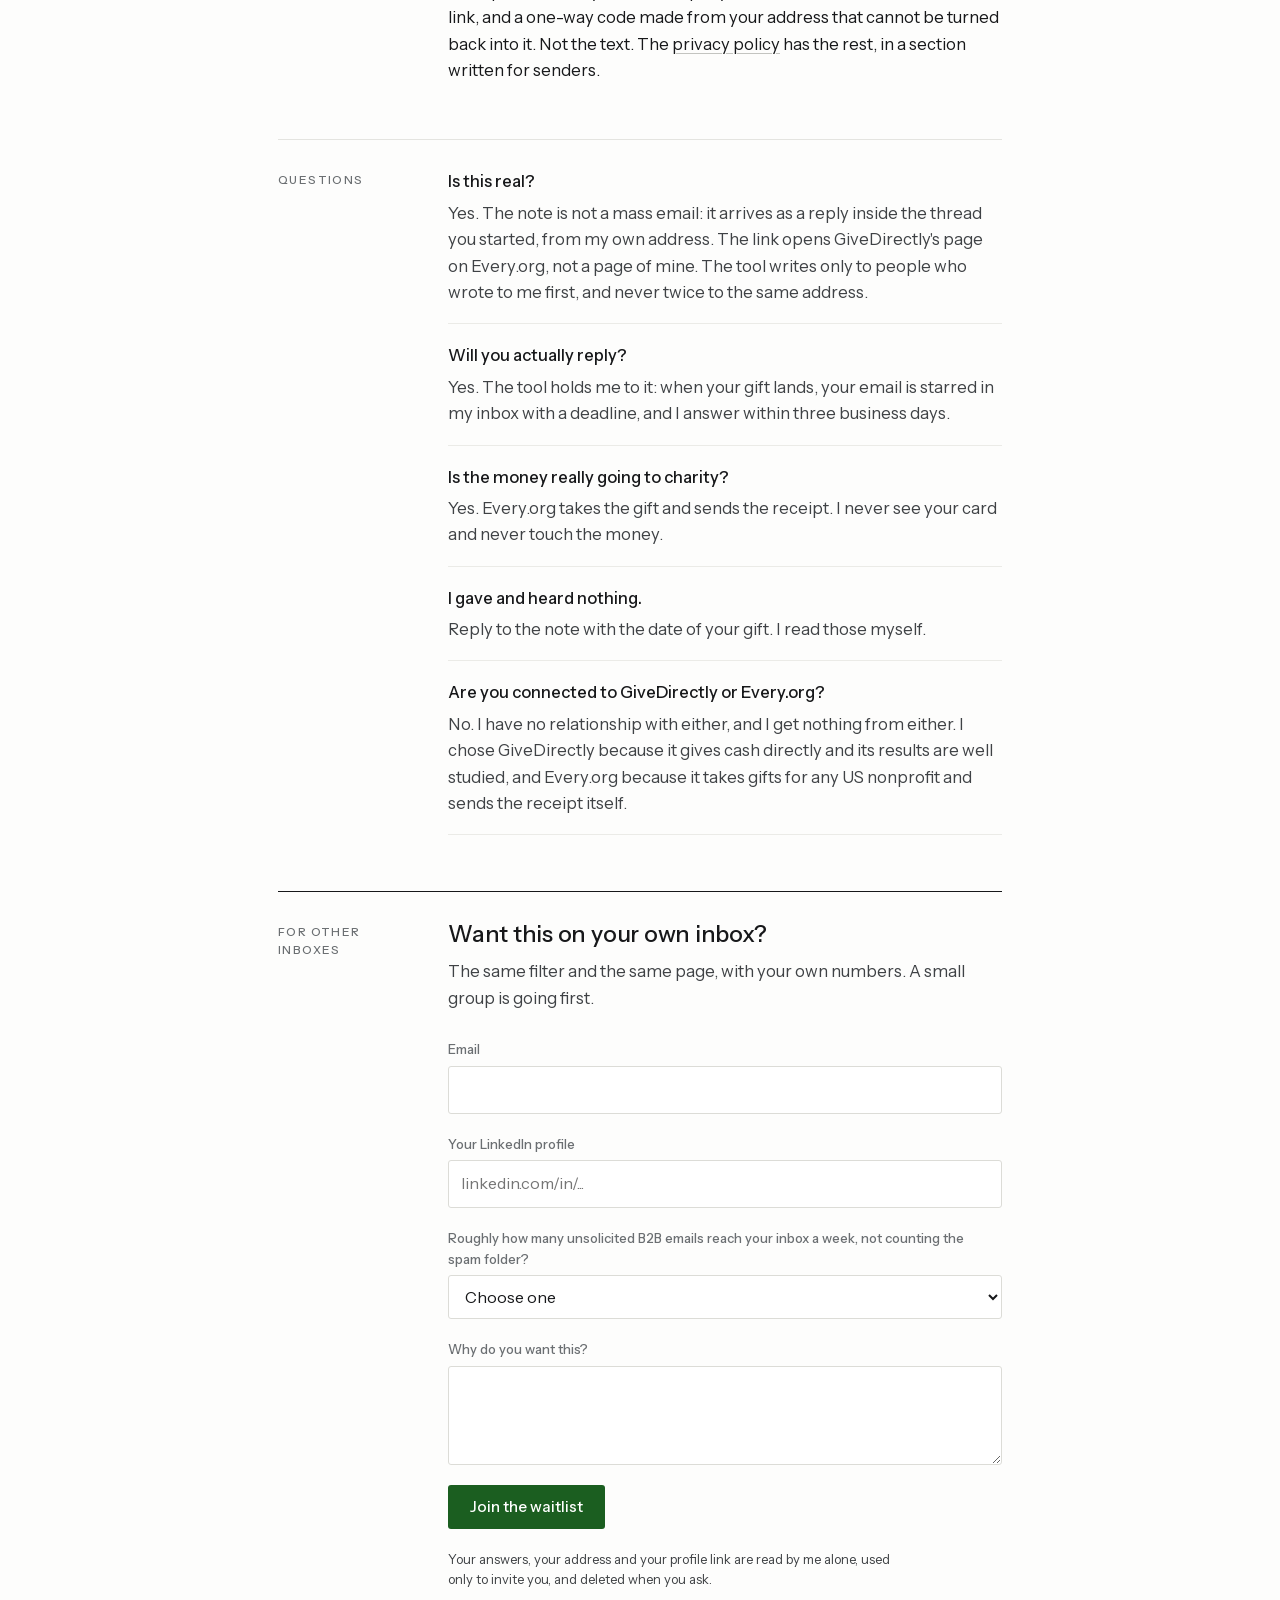
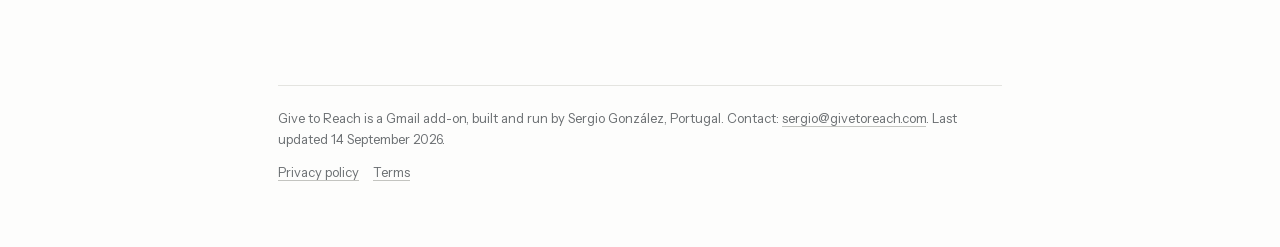
==== commit 17cd52a9: "The bio line: Product and GTM, with GTM left untranslated in the four languages Sergio: the translat" ====
--- a/index.html
+++ b/index.html
@@ -20,7 +20,7 @@
     <h1 class="lede">I get more first-time email than I can read. Give to Reach sets it aside and replies for me with one request: a $2 gift to GiveDirectly, as a sign that your email was meant for me.</h1>
     <div class="byline">
       <img src="sergio-320.jpg" alt="Sergio González">
-      <p><strong>Sergio González</strong> — Product and Revenue at Talka. Before that, Stripe, Twitter and Google. <a href="https://www.linkedin.com/in/sgonzalezalonso/" target="_blank" rel="noopener">LinkedIn</a></p>
+      <p><strong>Sergio González</strong> — Product and GTM at Talka. Before that, Stripe, Twitter and Google. <a href="https://www.linkedin.com/in/sgonzalezalonso/" target="_blank" rel="noopener">LinkedIn</a></p>
     </div>
   </section>
 
